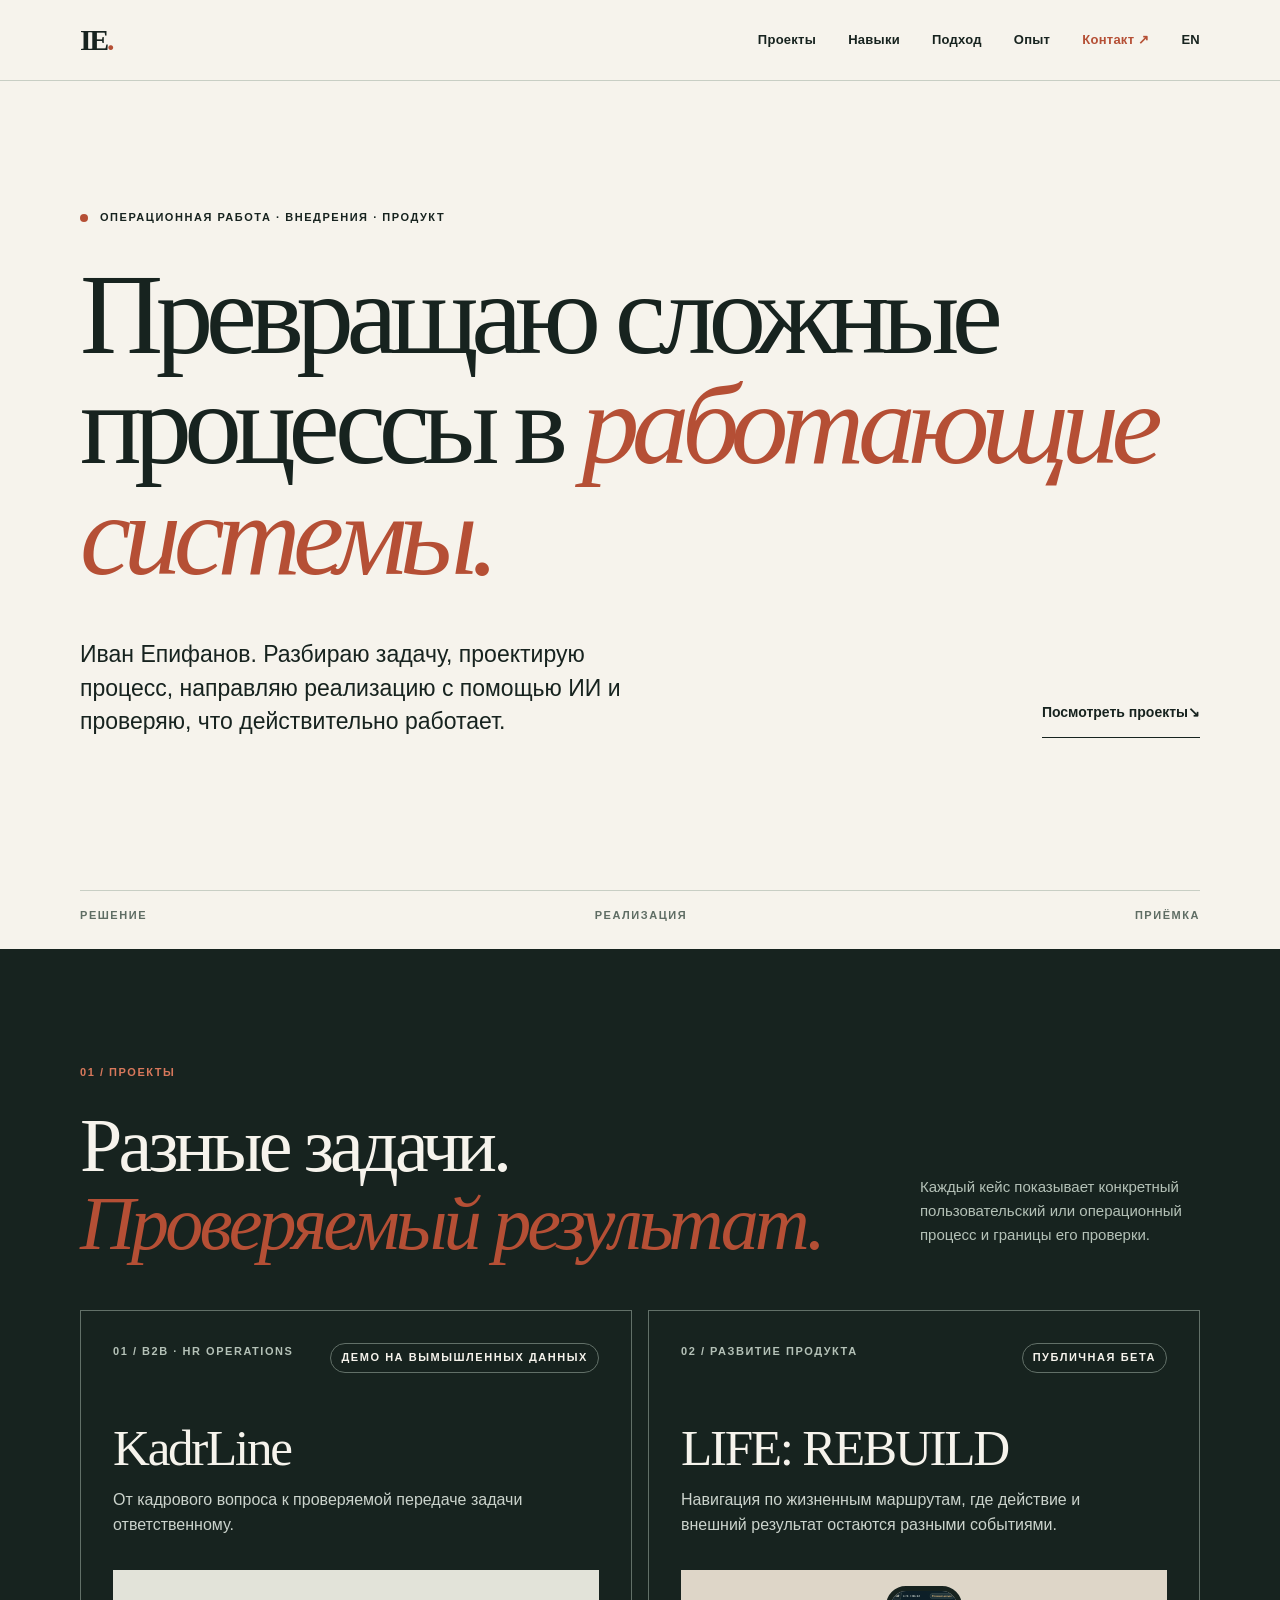
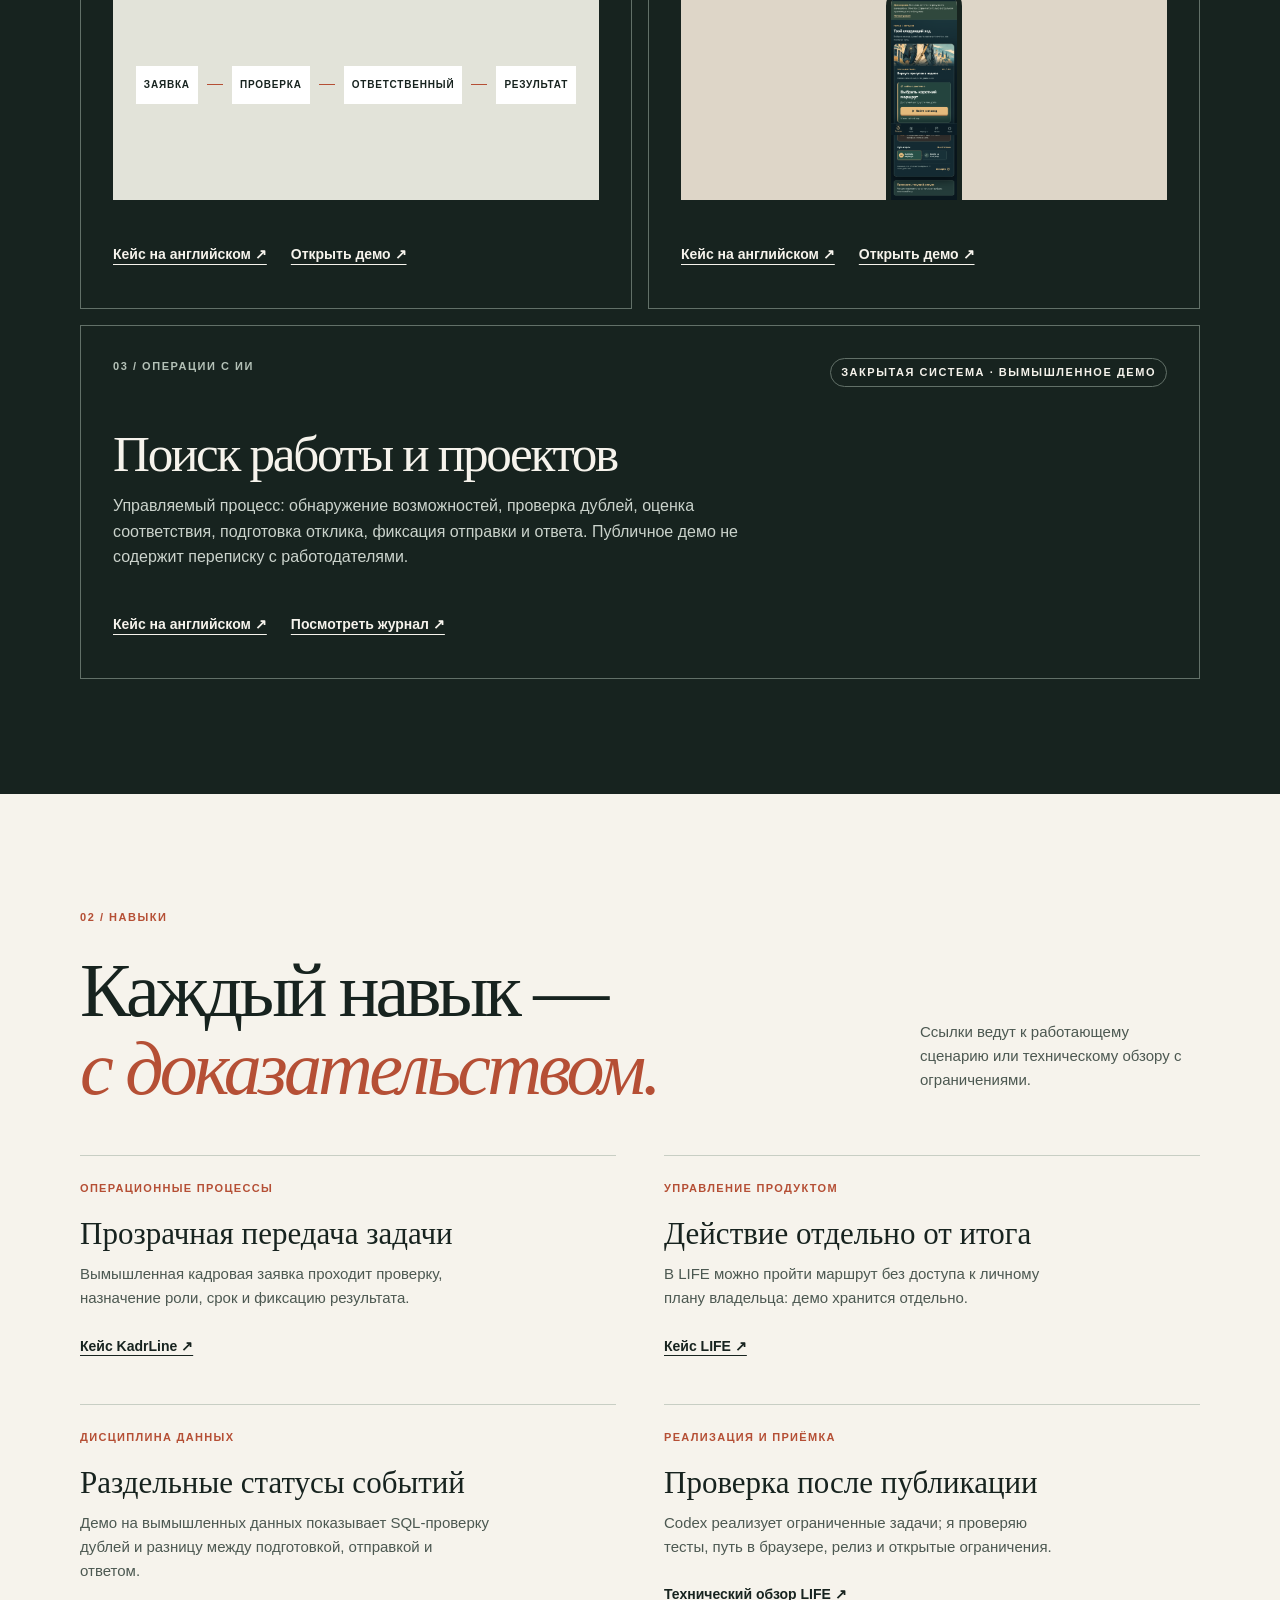
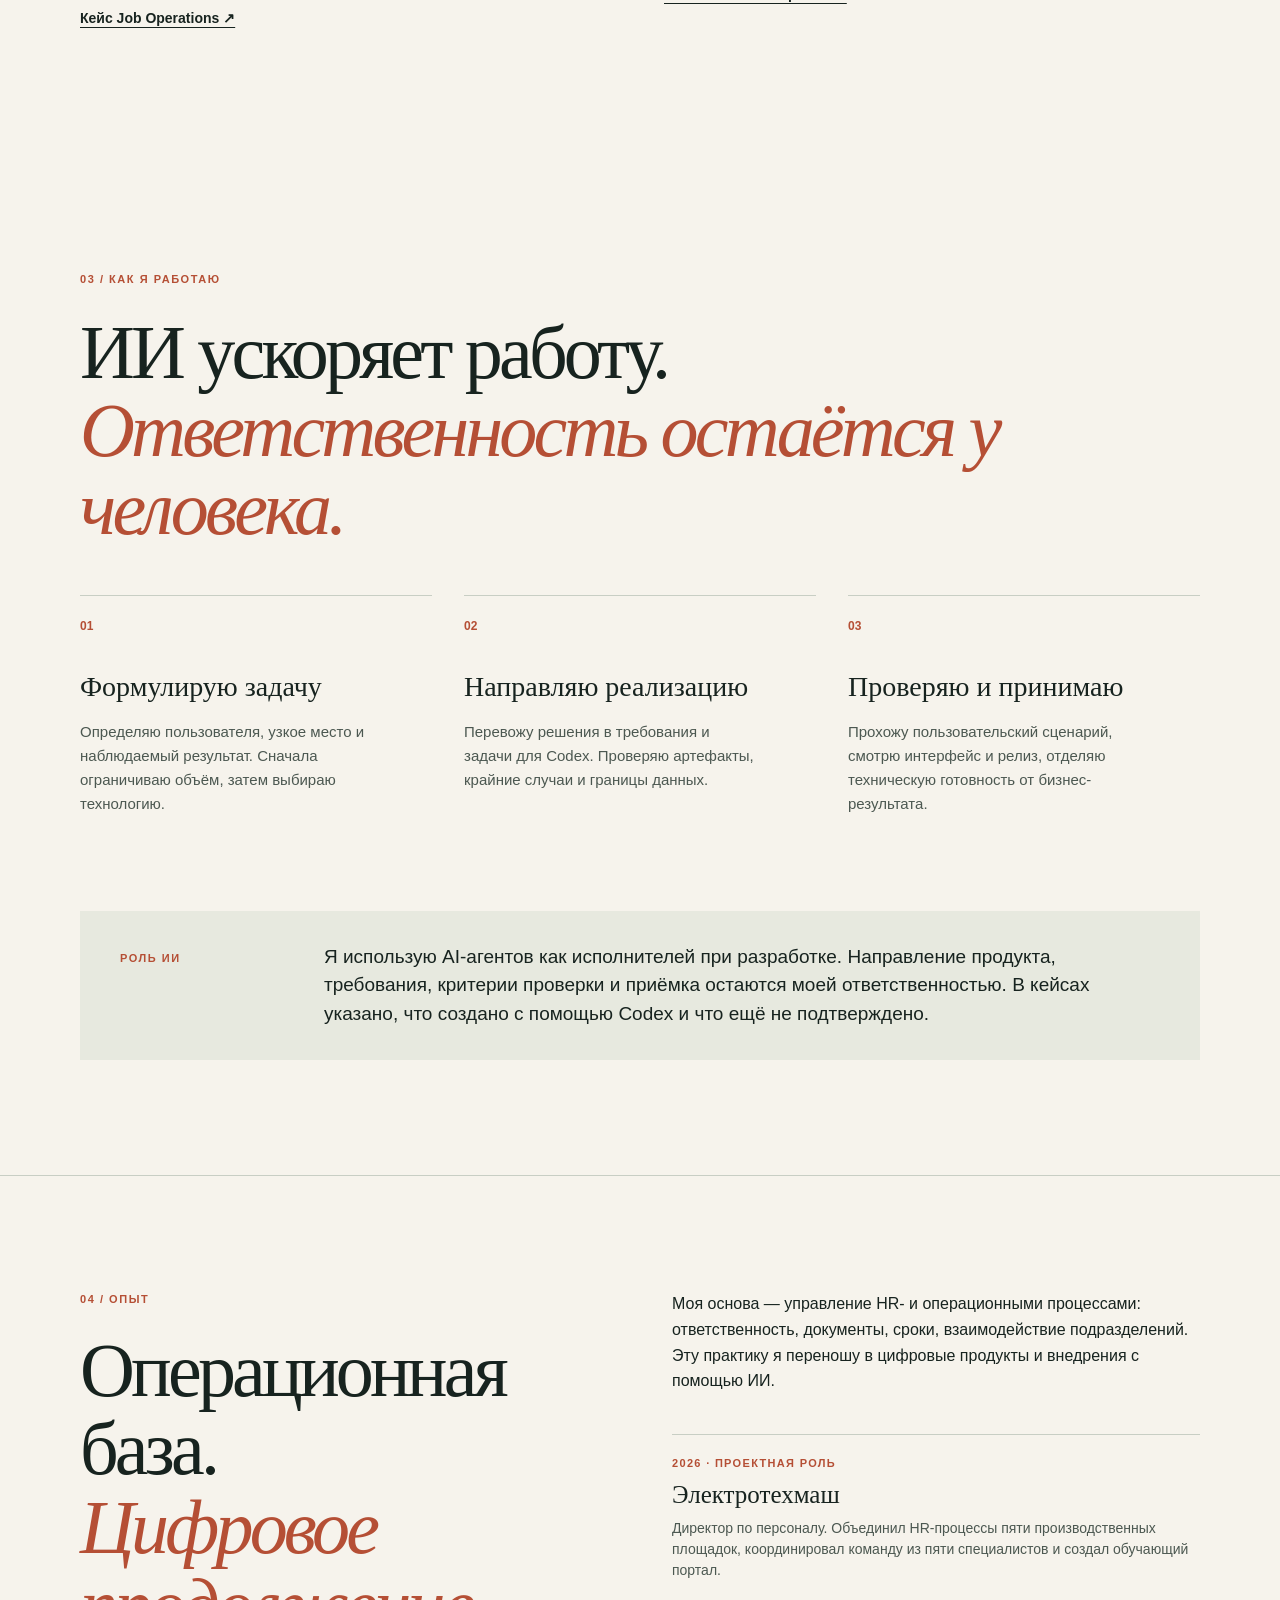
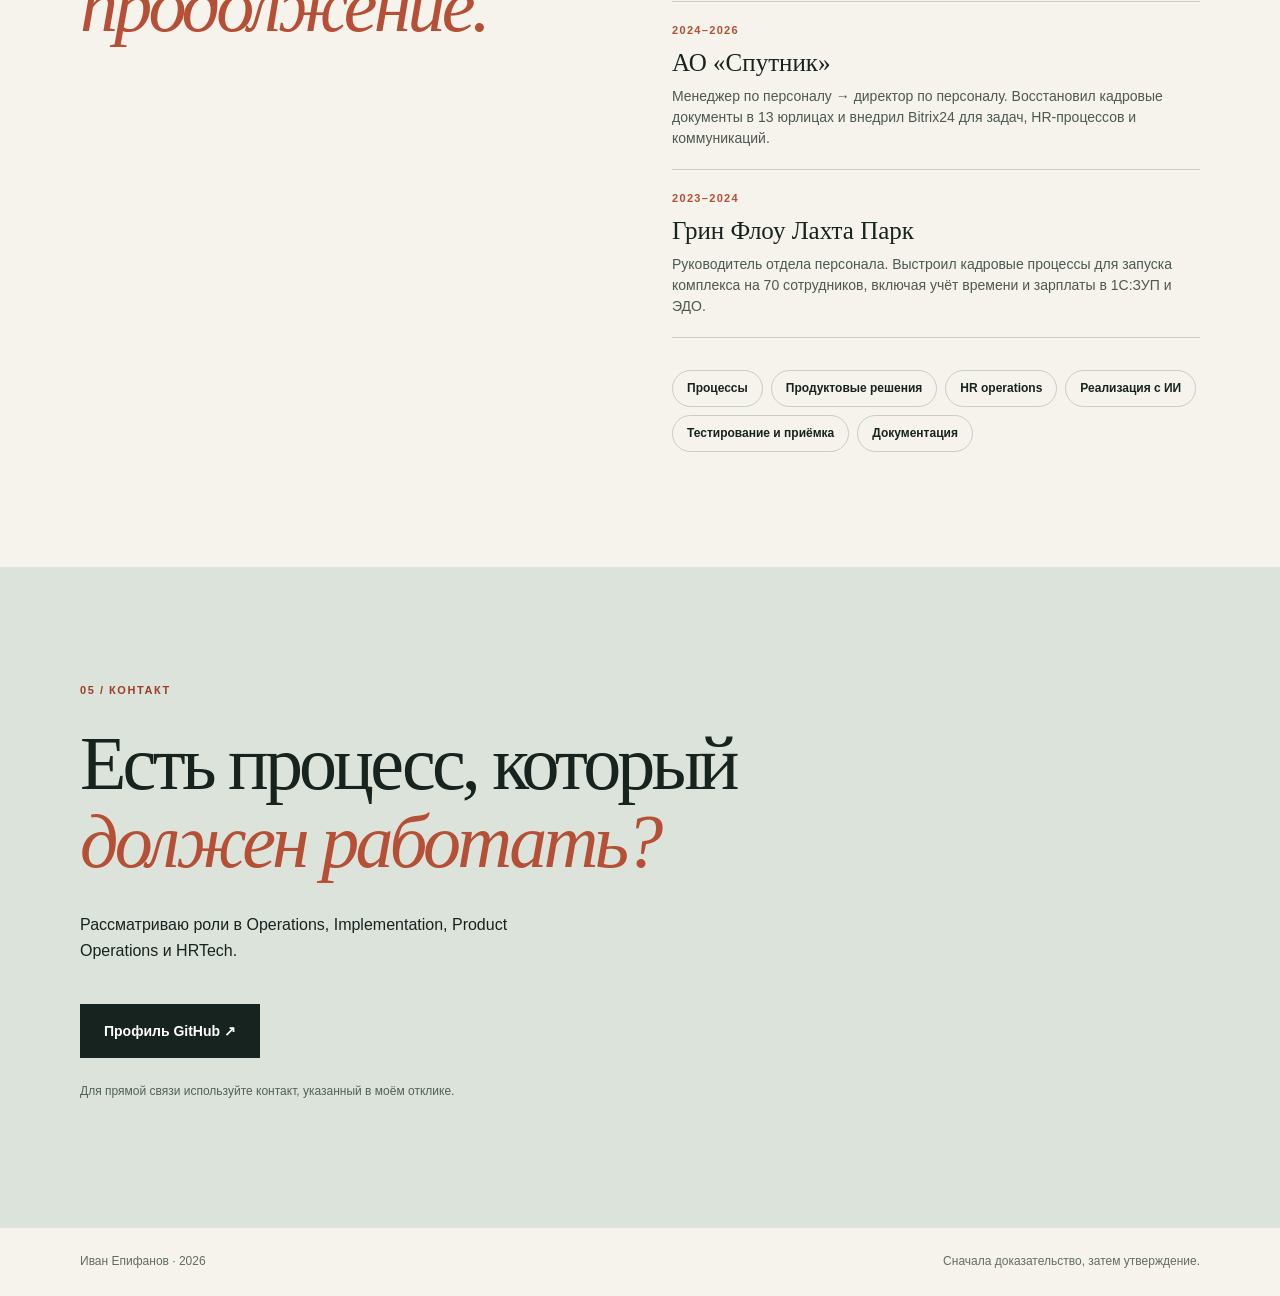
==== ru/index.html @ 104fb8ce "Add Russian portfolio landing page" ====
<!doctype html>
<html lang="ru">
<head>
  <meta charset="utf-8">
  <meta name="viewport" content="width=device-width, initial-scale=1">
  <meta name="theme-color" content="#F6F3EC">
  <meta name="description" content="Иван Епифанов — операционные процессы, внедрения и продукты с помощью ИИ. Работающие кейсы с проверяемыми результатами и честными границами.">
  <link rel="icon" href="../favicon.svg" type="image/svg+xml">
  <link rel="stylesheet" href="../assets/site.css">
  <title>Иван Епифанов — Operations × AI × Product</title>
</head>
<body class="ru-page">
  <a class="skip" href="#main">К содержанию</a>
  <header class="site-header"><div class="wrap nav"><a class="brand" href="./" aria-label="Иван Епифанов, главная">IE<span class="brand-dot">.</span></a><nav aria-label="Основное меню"><a href="#work">Проекты</a><a href="#capabilities">Навыки</a><a href="#approach">Подход</a><a href="#experience">Опыт</a><a class="nav-contact" href="#contact">Контакт ↗</a><a href="../" lang="en" aria-label="English version">EN</a></nav></div></header>
  <main id="main">
    <section class="hero wrap">
      <div class="eyebrow"><span class="status-dot"></span> Операционная работа · Внедрения · Продукт</div>
      <h1>Превращаю сложные процессы в <em>работающие системы.</em></h1>
      <div class="hero-bottom"><p>Иван Епифанов. Разбираю задачу, проектирую процесс, направляю реализацию с помощью ИИ и проверяю, что действительно работает.</p><a class="text-link" href="#work">Посмотреть проекты <span aria-hidden="true">↘</span></a></div>
      <div class="hero-rule" aria-hidden="true"><span>РЕШЕНИЕ</span><span>РЕАЛИЗАЦИЯ</span><span>ПРИЁМКА</span></div>
    </section>
    <section id="work" class="section dark-section"><div class="wrap"><div class="section-top"><div><p class="kicker">01 / Проекты</p><h2>Разные задачи.<br><em>Проверяемый результат.</em></h2></div><p class="section-note">Каждый кейс показывает конкретный пользовательский или операционный процесс и границы его проверки.</p></div>
      <div class="case-grid">
        <article class="case-card"><div class="case-meta"><span>01 / B2B · HR operations</span><span class="pill">Демо на вымышленных данных</span></div><h3>KadrLine</h3><p>От кадрового вопроса к проверяемой передаче задачи ответственному.</p><div class="case-image kadrline-art" aria-hidden="true"><span>ЗАЯВКА</span><i></i><span>ПРОВЕРКА</span><i></i><span>ОТВЕТСТВЕННЫЙ</span><i></i><span>РЕЗУЛЬТАТ</span></div><div class="card-links"><a href="../cases/kadrline.html" lang="en">Кейс на английском ↗</a><a href="../demos/kadrline/">Открыть демо ↗</a></div></article>
        <article class="case-card"><div class="case-meta"><span>02 / Развитие продукта</span><span class="pill">Публичная бета</span></div><h3>LIFE: REBUILD</h3><p>Навигация по жизненным маршрутам, где действие и внешний результат остаются разными событиями.</p><div class="case-image life-art"><img src="../assets/life-demo-mobile.png" alt="LIFE: REBUILD — вымышленный маршрут на экране телефона" loading="lazy"></div><div class="card-links"><a href="../cases/life.html" lang="en">Кейс на английском ↗</a><a href="https://ejonnyss.github.io/life-rebuild/v3-phone-test/?demo=1" target="_blank" rel="noopener noreferrer">Открыть демо ↗</a></div></article>
        <article class="case-card case-card-wide"><div class="case-meta"><span>03 / Операции с ИИ</span><span class="pill">Закрытая система · вымышленное демо</span></div><h3>Поиск работы и проектов</h3><p>Управляемый процесс: обнаружение возможностей, проверка дублей, оценка соответствия, подготовка отклика, фиксация отправки и ответа. Публичное демо не содержит переписку с работодателями.</p><div class="card-links"><a href="../cases/job-operations.html" lang="en">Кейс на английском ↗</a><a href="../demos/job-operations/">Посмотреть журнал ↗</a></div></article>
      </div>
    </div></section>
    <section id="capabilities" class="section wrap capability-section"><div class="section-top"><div><p class="kicker">02 / Навыки</p><h2>Каждый навык —<br><em>с доказательством.</em></h2></div><p class="capability-intro">Ссылки ведут к работающему сценарию или техническому обзору с ограничениями.</p></div><div class="capability-grid"><article><span>ОПЕРАЦИОННЫЕ ПРОЦЕССЫ</span><h3>Прозрачная передача задачи</h3><p>Вымышленная кадровая заявка проходит проверку, назначение роли, срок и фиксацию результата.</p><a href="../cases/kadrline.html" lang="en">Кейс KadrLine ↗</a></article><article><span>УПРАВЛЕНИЕ ПРОДУКТОМ</span><h3>Действие отдельно от итога</h3><p>В LIFE можно пройти маршрут без доступа к личному плану владельца: демо хранится отдельно.</p><a href="../cases/life.html" lang="en">Кейс LIFE ↗</a></article><article><span>ДИСЦИПЛИНА ДАННЫХ</span><h3>Раздельные статусы событий</h3><p>Демо на вымышленных данных показывает SQL-проверку дублей и разницу между подготовкой, отправкой и ответом.</p><a href="../cases/job-operations.html" lang="en">Кейс Job Operations ↗</a></article><article><span>РЕАЛИЗАЦИЯ И ПРИЁМКА</span><h3>Проверка после публикации</h3><p>Codex реализует ограниченные задачи; я проверяю тесты, путь в браузере, релиз и открытые ограничения.</p><a href="https://github.com/Ejonnyss/ivan-operations-portfolio/blob/main/technical/life-v3.md" target="_blank" rel="noopener noreferrer" lang="en">Технический обзор LIFE ↗</a></article></div></section>
    <section id="approach" class="section wrap"><div class="section-top"><div><p class="kicker">03 / Как я работаю</p><h2>ИИ ускоряет работу.<br><em>Ответственность остаётся у человека.</em></h2></div></div><div class="approach-grid"><div class="numbered"><span>01</span><h3>Формулирую задачу</h3><p>Определяю пользователя, узкое место и наблюдаемый результат. Сначала ограничиваю объём, затем выбираю технологию.</p></div><div class="numbered"><span>02</span><h3>Направляю реализацию</h3><p>Перевожу решения в требования и задачи для Codex. Проверяю артефакты, крайние случаи и границы данных.</p></div><div class="numbered"><span>03</span><h3>Проверяю и принимаю</h3><p>Прохожу пользовательский сценарий, смотрю интерфейс и релиз, отделяю техническую готовность от бизнес-результата.</p></div></div><div class="disclosure"><span class="mono">РОЛЬ ИИ</span><p>Я использую AI-агентов как исполнителей при разработке. Направление продукта, требования, критерии проверки и приёмка остаются моей ответственностью. В кейсах указано, что создано с помощью Codex и что ещё не подтверждено.</p></div></section>
    <section id="experience" class="section experience-section"><div class="wrap experience-grid"><div><p class="kicker">04 / Опыт</p><h2>Операционная база.<br><em>Цифровое продолжение.</em></h2></div><div><p>Моя основа — управление HR- и операционными процессами: ответственность, документы, сроки, взаимодействие подразделений. Эту практику я переношу в цифровые продукты и внедрения с помощью ИИ.</p><div class="experience-list" aria-label="Выбранный профессиональный опыт"><article><span>2026 · Проектная роль</span><h3>Электротехмаш</h3><p>Директор по персоналу. Объединил HR-процессы пяти производственных площадок, координировал команду из пяти специалистов и создал обучающий портал.</p></article><article><span>2024–2026</span><h3>АО «Спутник»</h3><p>Менеджер по персоналу → директор по персоналу. Восстановил кадровые документы в 13 юрлицах и внедрил Bitrix24 для задач, HR-процессов и коммуникаций.</p></article><article><span>2023–2024</span><h3>Грин Флоу Лахта Парк</h3><p>Руководитель отдела персонала. Выстроил кадровые процессы для запуска комплекса на 70 сотрудников, включая учёт времени и зарплаты в 1С:ЗУП и ЭДО.</p></article></div><div class="capabilities"><span>Процессы</span><span>Продуктовые решения</span><span>HR operations</span><span>Реализация с ИИ</span><span>Тестирование и приёмка</span><span>Документация</span></div></div></div></section>
    <section id="contact" class="contact-section"><div class="wrap"><p class="kicker">05 / Контакт</p><h2>Есть процесс, который<br><em>должен работать?</em></h2><p>Рассматриваю роли в Operations, Implementation, Product Operations и HRTech.</p><a class="button" href="https://github.com/Ejonnyss" target="_blank" rel="noopener noreferrer">Профиль GitHub ↗</a><p class="contact-note">Для прямой связи используйте контакт, указанный в моём отклике.</p></div></section>
  </main>
  <footer class="footer"><div class="wrap"><span>Иван Епифанов · 2026</span><span>Сначала доказательство, затем утверждение.</span></div></footer>
</body>
</html>
---- assets/site.css ----
:root{--ink:#17231f;--paper:#f6f3ec;--rust:#b54f35;--sage:#5f6d64;--white:#fff;--line:#c8cec4;--space:8px;--display:"Iowan Old Style","Baskerville",Georgia,serif;--body:"Avenir Next","Segoe UI",Arial,sans-serif}
*{box-sizing:border-box}html{scroll-behavior:smooth}body{margin:0;background:var(--paper);color:var(--ink);font-family:var(--body);font-size:16px;line-height:1.6}a{color:inherit}a:focus-visible,button:focus-visible,input:focus-visible,select:focus-visible,textarea:focus-visible{outline:3px solid var(--rust);outline-offset:4px}img{display:block;max-width:100%}.wrap{width:min(100% - 40px,1120px);margin:auto}.skip{position:absolute;top:-100px;left:16px;background:var(--white);padding:12px;z-index:10}.skip:focus{top:12px}.site-header{border-bottom:1px solid var(--line)}.nav{min-height:80px;display:flex;align-items:center;justify-content:space-between;gap:24px}.brand{text-decoration:none;font:700 30px/1 var(--display);letter-spacing:-.08em}.brand-dot{color:var(--rust)}nav{display:flex;gap:clamp(12px,3vw,32px);align-items:center;flex-wrap:wrap}nav a{font-size:13px;font-weight:700;text-decoration:none;letter-spacing:.02em}nav a:hover,.text-link:hover,.card-links a:hover{color:var(--rust)}.nav-contact{color:var(--rust)}.hero{padding:clamp(72px,10vw,144px) 0 0}.eyebrow,.kicker,.mono,.case-meta,.hero-rule,.pill{font-size:11px;letter-spacing:.14em;text-transform:uppercase;font-weight:700}.eyebrow{display:flex;align-items:center;gap:12px}.status-dot{width:8px;height:8px;background:var(--rust);border-radius:50%}.hero h1{font:400 clamp(64px,9vw,126px)/.96 var(--display);letter-spacing:-.065em;max-width:1100px;margin:32px 0 48px}.hero em,h2 em{color:var(--rust);font-weight:400}.hero-bottom{display:flex;justify-content:space-between;align-items:end;gap:48px}.hero-bottom p{font-size:clamp(18px,2vw,23px);line-height:1.45;max-width:560px;margin:0}.text-link{font-size:14px;font-weight:700;text-decoration:none;white-space:nowrap;border-bottom:1px solid;padding-bottom:8px}.hero-rule{display:flex;justify-content:space-between;border-top:1px solid var(--line);margin-top:clamp(80px,12vw,152px);padding:16px 0 24px;color:var(--sage)}.section{padding:clamp(72px,9vw,120px) 0}.dark-section{background:var(--ink);color:var(--paper)}.section-top{display:flex;justify-content:space-between;align-items:end;gap:48px;margin-bottom:48px}.kicker{color:var(--rust);margin:0 0 24px}h2{font:400 clamp(45px,6vw,76px)/1.03 var(--display);letter-spacing:-.05em;margin:0}h3{margin:0}.section-note{max-width:280px;color:#b4c1b7;font-size:15px}.case-grid{display:grid;grid-template-columns:repeat(2,minmax(0,1fr));gap:16px}.case-card{border:1px solid #627068;padding:32px;display:flex;flex-direction:column;min-height:560px}.case-meta{display:flex;justify-content:space-between;align-items:start;gap:12px;color:#b4c1b7}.pill{border:1px solid #627068;border-radius:100px;padding:5px 10px;color:var(--paper);white-space:nowrap}.case-card h3{font:400 clamp(38px,4vw,58px)/1.05 var(--display);letter-spacing:-.045em;margin:48px 0 12px}.case-card p{max-width:430px;color:#cbd3cc;margin:0 0 32px}.case-image{height:230px;margin-top:auto;margin-bottom:32px;overflow:hidden}.kadrline-art{background:#e2e3d9;color:var(--ink);display:flex;align-items:center;justify-content:center;gap:9px;padding:24px;font:700 10px/1.4 var(--body);letter-spacing:.08em}.kadrline-art span{background:var(--white);padding:12px 8px;white-space:nowrap}.kadrline-art i{width:16px;height:1px;background:var(--rust);flex-shrink:0}.life-art{background:#ded6c8;display:flex;justify-content:center;align-items:start;padding:16px}.life-art img{height:315px;width:auto;border:5px solid var(--ink);border-radius:20px;object-fit:cover;object-position:top}.card-links{display:flex;flex-wrap:wrap;gap:16px 24px}.card-links a{font-weight:700;font-size:14px;text-underline-offset:5px}.case-card-wide{grid-column:1/-1;min-height:280px}.case-card-wide h3{margin-top:40px}.case-card-wide p{max-width:660px}.approach-grid{display:grid;grid-template-columns:repeat(3,1fr);gap:32px}.numbered{border-top:1px solid var(--line);padding-top:16px}.numbered span{font:700 12px var(--body);color:var(--rust)}.numbered h3{font:400 28px/1.2 var(--display);margin:32px 0 16px}.numbered p{font-size:15px;max-width:290px;color:#4c5851}.disclosure{margin-top:80px;background:#e7e9df;padding:32px 40px;display:grid;grid-template-columns:180px 1fr;gap:24px}.disclosure .mono{color:var(--rust);padding-top:7px}.disclosure p{font-size:19px;line-height:1.5;margin:0;max-width:780px}.experience-section{border-top:1px solid var(--line)}.experience-grid{display:grid;grid-template-columns:1fr 1fr;gap:64px}.experience-grid p{max-width:540px;margin:0 0 22px}.capabilities{display:flex;flex-wrap:wrap;gap:8px;margin-top:32px}.capabilities span{border:1px solid var(--line);border-radius:99px;padding:8px 14px;font-size:12px;font-weight:700}.contact-section{background:#dce3da;padding:clamp(72px,9vw,120px) 0}.contact-section h2{margin-bottom:32px}.contact-section p:not(.kicker){max-width:480px}.button{display:inline-block;background:var(--ink);color:var(--white);text-decoration:none;font-weight:700;font-size:14px;padding:16px 24px;margin-top:24px;transition:background .18s ease}.button:hover{background:var(--rust)}.contact-note{font-size:12px;color:#526159;margin-top:24px}.footer{padding:24px 0;font-size:12px;color:var(--sage)}.footer .wrap{display:flex;justify-content:space-between;gap:16px}.case-page{padding:72px 0 120px}.back-link{font-size:13px;font-weight:700;text-decoration:none}.case-hero{border-bottom:1px solid var(--line);padding:72px 0}.case-hero h1{font:400 clamp(56px,8vw,104px)/1 var(--display);letter-spacing:-.06em;margin:24px 0}.case-hero p{font-size:22px;max-width:760px}.case-layout{display:grid;grid-template-columns:minmax(0,1fr) 260px;gap:80px;padding-top:64px}.case-body{max-width:720px}.case-body h2{font:400 38px/1.15 var(--display);margin:64px 0 18px;letter-spacing:-.03em}.case-body h2:first-child{margin-top:0}.case-body p,.case-body li{font-size:16px;color:#35443c}.case-body ul{padding-left:22px}.case-aside{align-self:start;position:sticky;top:24px;border-top:2px solid var(--rust);padding-top:16px}.case-aside dt{font-size:11px;letter-spacing:.1em;text-transform:uppercase;color:var(--sage);font-weight:700;margin-top:24px}.case-aside dd{margin:6px 0;font-size:14px}.case-shot{margin:40px 0}.case-shot img{max-height:640px;margin:auto;box-shadow:0 16px 40px #17231f26}.case-shot figcaption{font-size:12px;color:var(--sage);margin-top:12px}.evidence-box{background:#e7e9df;border-left:3px solid var(--rust);padding:24px;margin:32px 0}.evidence-box p{margin:0}.case-body a{text-underline-offset:4px}.case-body a:hover{color:var(--rust)}
@media(max-width:760px){.wrap{width:min(100% - 32px,1120px)}.nav{align-items:start;padding:20px 0;min-height:0}.nav nav{justify-content:end;gap:6px 14px;max-width:260px}.nav a{font-size:12px}.hero{padding-top:72px}.hero h1{font-size:clamp(54px,14vw,88px);margin:24px 0 32px}.hero-bottom,.section-top{display:block}.hero-bottom p{margin-bottom:32px}.hero-rule span:nth-child(2){display:none}.section-note{margin-top:24px}.case-grid{grid-template-columns:minmax(0,1fr)}.case-card,.case-card-wide{grid-column:auto;min-width:0;min-height:0;padding:24px;overflow:hidden}.case-card h3{margin-top:32px}.case-image{margin-top:24px;max-width:100%}.kadrline-art{display:grid;grid-template-columns:repeat(2,minmax(0,1fr));align-content:center;gap:8px}.kadrline-art span{white-space:normal;text-align:center;font-size:10px}.kadrline-art i{display:none}.case-meta{font-size:10px}.pill{white-space:normal;text-align:center}.approach-grid{grid-template-columns:1fr;gap:32px}.numbered h3{margin-top:20px}.disclosure{grid-template-columns:1fr;gap:8px;padding:24px;margin-top:56px}.experience-grid,.case-layout{grid-template-columns:1fr;gap:32px}.case-aside{position:static;order:-1}.case-page{padding-top:32px}.case-hero{padding:48px 0}.case-hero p{font-size:18px}.case-body h2{font-size:32px;margin-top:48px}.footer .wrap{display:block}.footer span{display:block}}
@media(prefers-reduced-motion:reduce){html{scroll-behavior:auto}*{transition:none!important}}

nav a,.card-links a,.text-link,.back-link{display:inline-flex;align-items:center;min-height:44px}.dark-section .kicker{color:#d8785b}.contact-section .kicker{color:#9b3e28}
.experience-list{margin-top:40px;border-top:1px solid var(--line)}.experience-list article{padding:20px 0;border-bottom:1px solid var(--line)}.experience-list article span{display:block;color:var(--rust);font-size:11px;letter-spacing:.12em;text-transform:uppercase;font-weight:700}.experience-list h3{font:400 25px/1.2 var(--display);margin:8px 0}.experience-list article p{font-size:14px;line-height:1.5;color:#4c5851;margin:0}
.capability-intro{max-width:280px;color:#4c5851;font-size:15px}.capability-grid{display:grid;grid-template-columns:repeat(2,minmax(0,1fr));gap:36px 48px}.capability-grid article{border-top:1px solid var(--line);padding-top:18px}.capability-grid article span{font-size:11px;letter-spacing:.12em;color:var(--rust);font-weight:700}.capability-grid h3{font:400 31px/1.16 var(--display);margin:16px 0 10px}.capability-grid p{font-size:15px;color:#4c5851;max-width:410px;margin:0 0 14px}.capability-grid a{display:inline-flex;align-items:center;min-height:44px;font-size:14px;font-weight:700;text-underline-offset:4px}.capability-grid a:hover{color:var(--rust)}@media(max-width:760px){.capability-intro{margin-top:24px}.capability-grid{grid-template-columns:1fr;gap:24px}.capability-grid h3{font-size:27px}}
@media(max-width:360px){.ru-page h2{font-size:40px}}
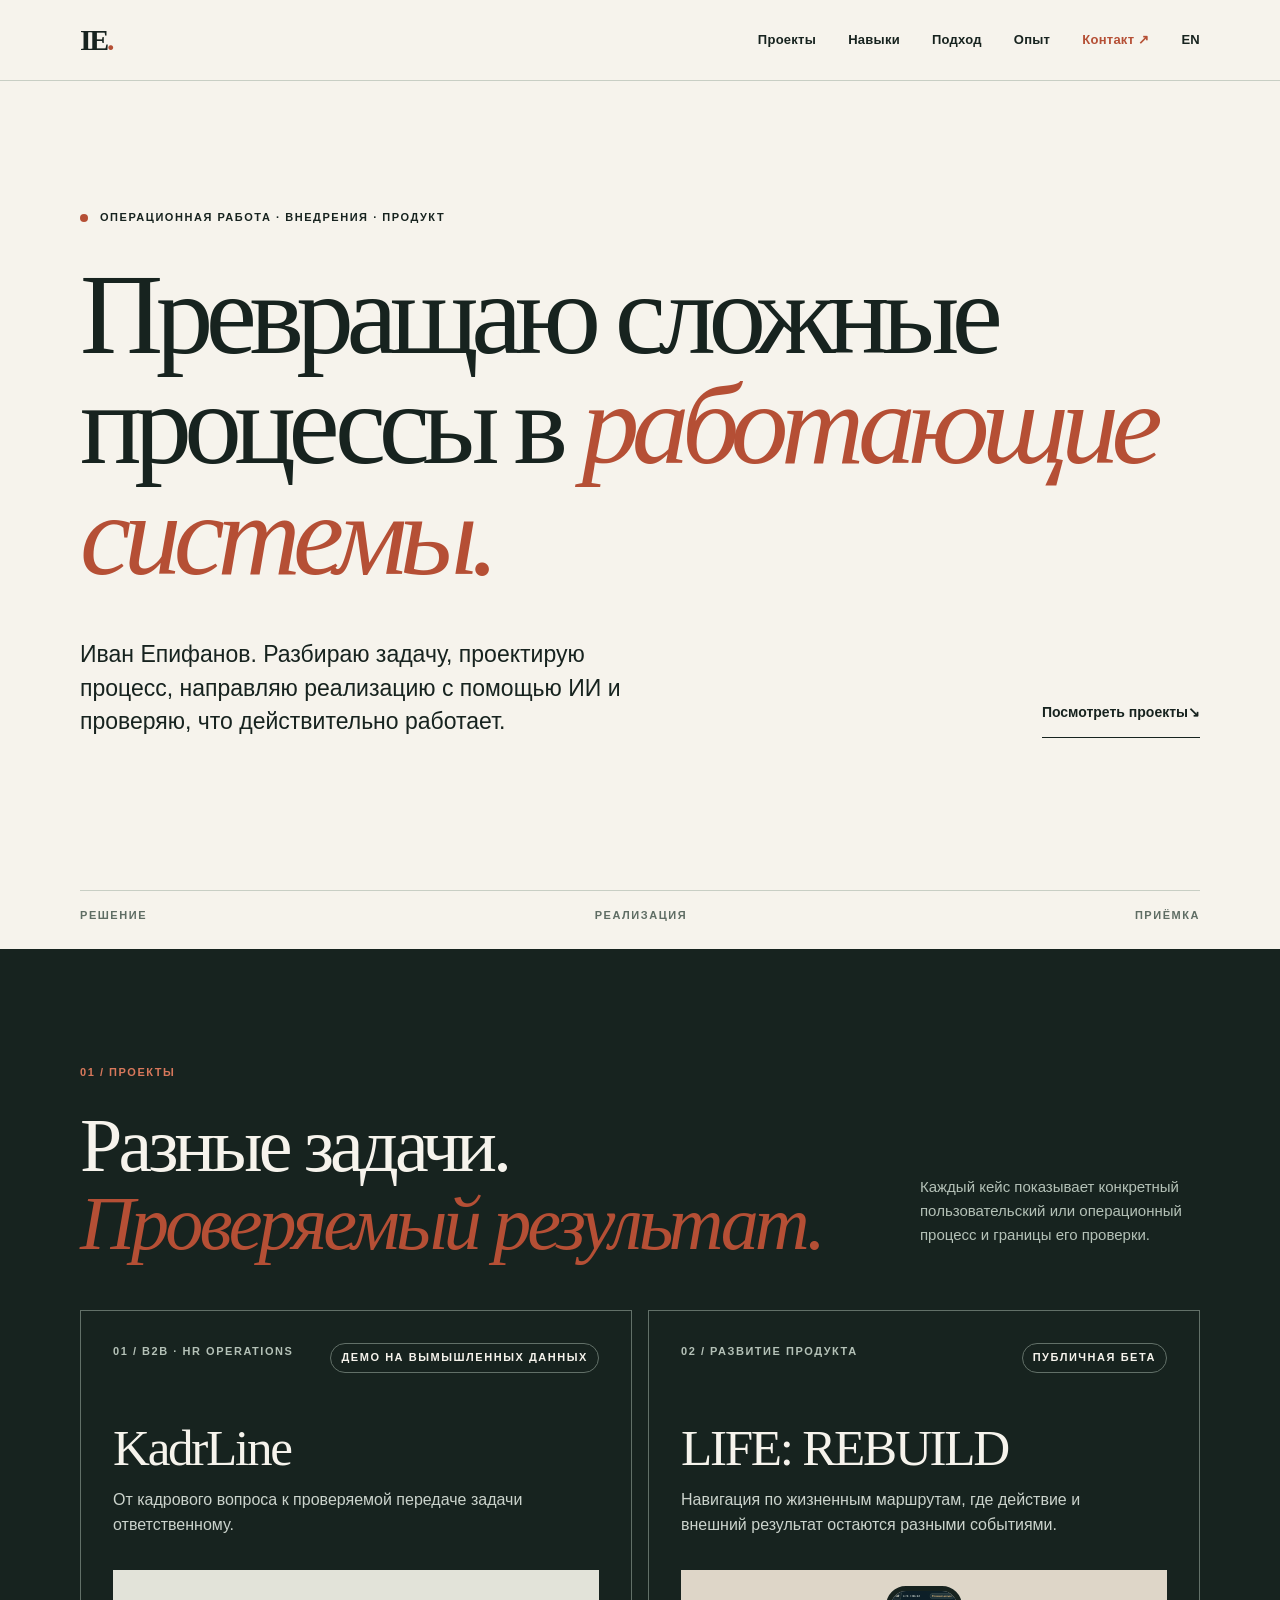
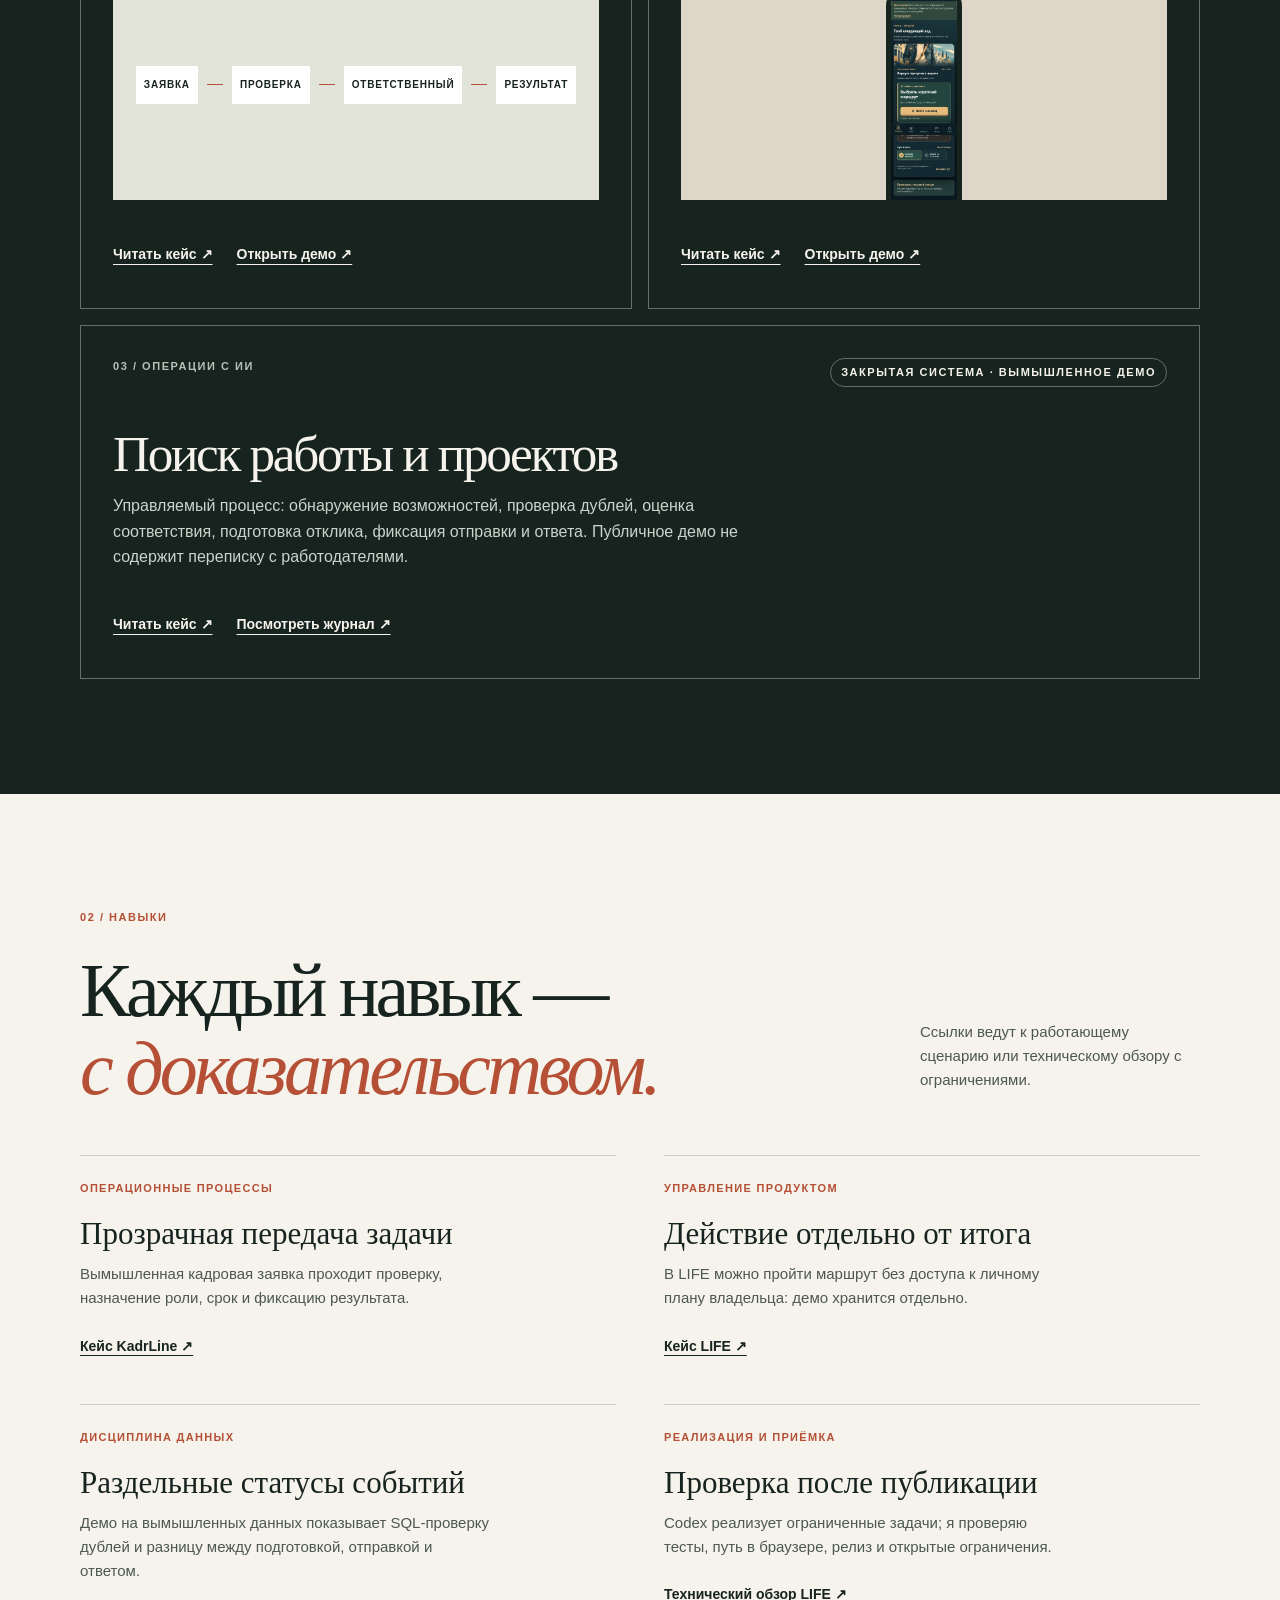
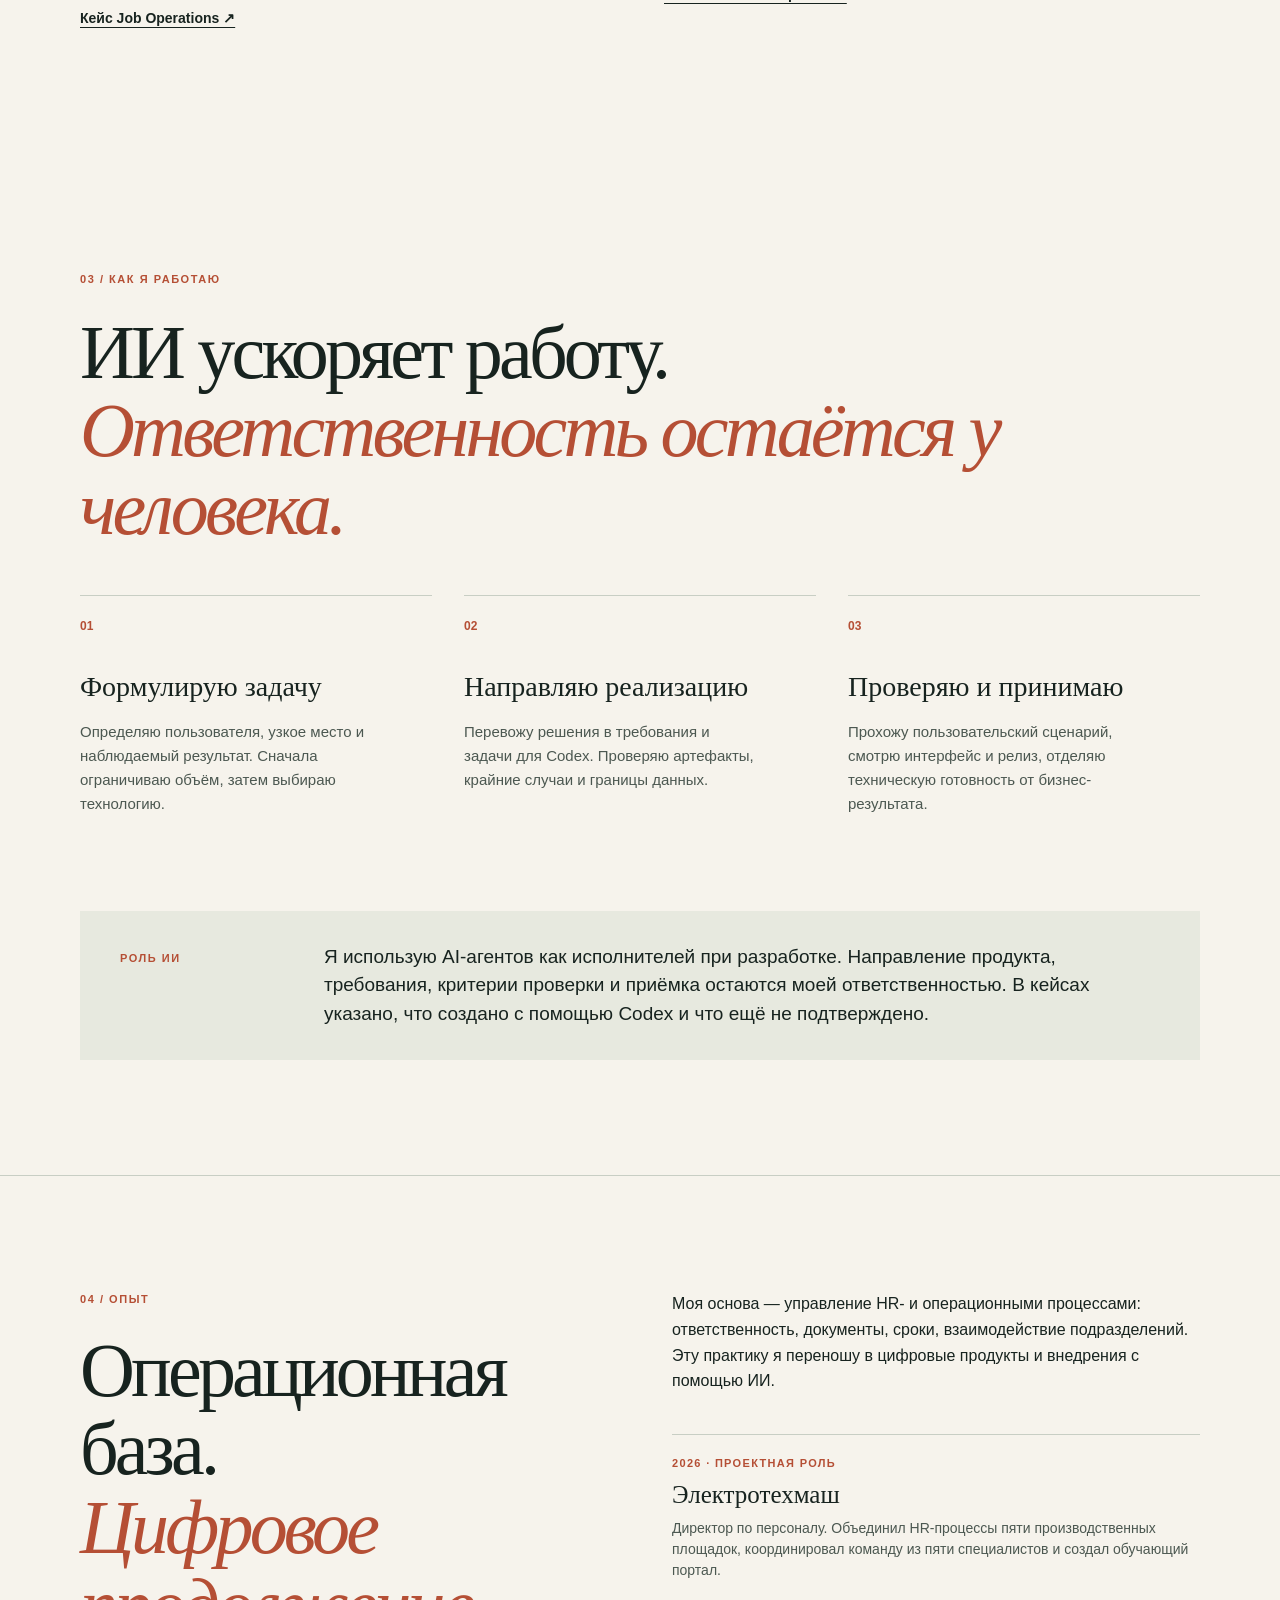
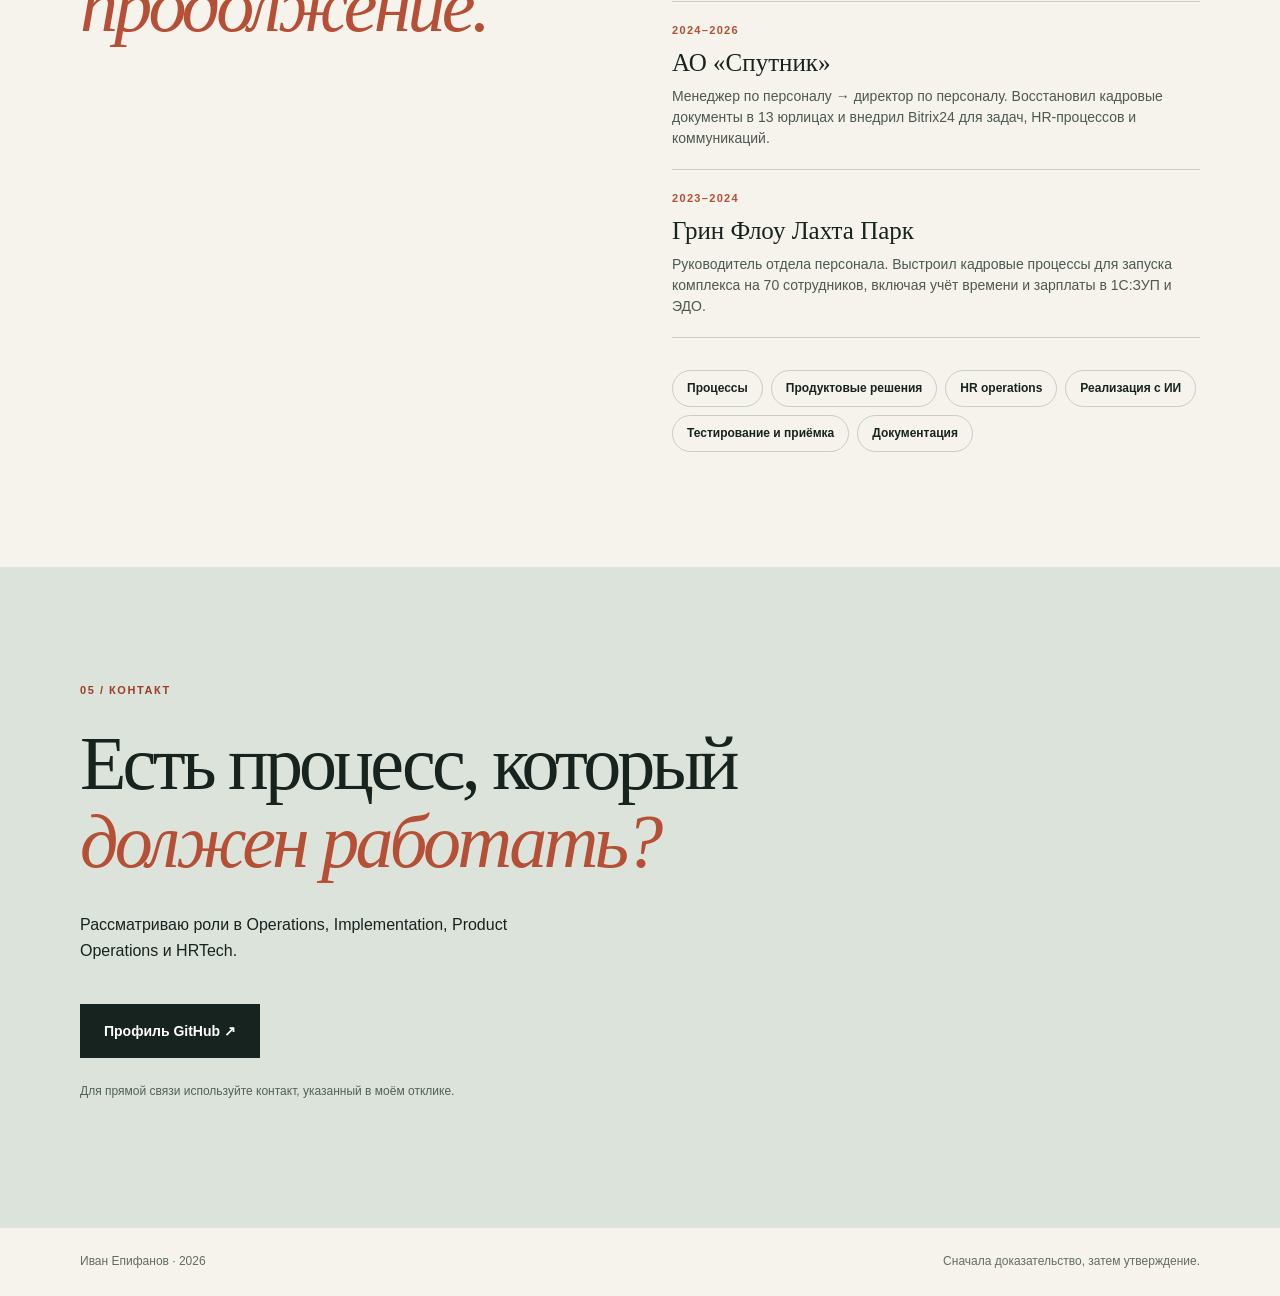
==== commit 9623f48d: "Publish Russian case studies for all three public projects" ====
--- a/ru/index.html
+++ b/ru/index.html
@@ -21,12 +21,12 @@
     </section>
     <section id="work" class="section dark-section"><div class="wrap"><div class="section-top"><div><p class="kicker">01 / Проекты</p><h2>Разные задачи.<br><em>Проверяемый результат.</em></h2></div><p class="section-note">Каждый кейс показывает конкретный пользовательский или операционный процесс и границы его проверки.</p></div>
       <div class="case-grid">
-        <article class="case-card"><div class="case-meta"><span>01 / B2B · HR operations</span><span class="pill">Демо на вымышленных данных</span></div><h3>KadrLine</h3><p>От кадрового вопроса к проверяемой передаче задачи ответственному.</p><div class="case-image kadrline-art" aria-hidden="true"><span>ЗАЯВКА</span><i></i><span>ПРОВЕРКА</span><i></i><span>ОТВЕТСТВЕННЫЙ</span><i></i><span>РЕЗУЛЬТАТ</span></div><div class="card-links"><a href="../cases/kadrline.html" lang="en">Кейс на английском ↗</a><a href="../demos/kadrline/">Открыть демо ↗</a></div></article>
-        <article class="case-card"><div class="case-meta"><span>02 / Развитие продукта</span><span class="pill">Публичная бета</span></div><h3>LIFE: REBUILD</h3><p>Навигация по жизненным маршрутам, где действие и внешний результат остаются разными событиями.</p><div class="case-image life-art"><img src="../assets/life-demo-mobile.png" alt="LIFE: REBUILD — вымышленный маршрут на экране телефона" loading="lazy"></div><div class="card-links"><a href="../cases/life.html" lang="en">Кейс на английском ↗</a><a href="https://ejonnyss.github.io/life-rebuild/v3-phone-test/?demo=1" target="_blank" rel="noopener noreferrer">Открыть демо ↗</a></div></article>
-        <article class="case-card case-card-wide"><div class="case-meta"><span>03 / Операции с ИИ</span><span class="pill">Закрытая система · вымышленное демо</span></div><h3>Поиск работы и проектов</h3><p>Управляемый процесс: обнаружение возможностей, проверка дублей, оценка соответствия, подготовка отклика, фиксация отправки и ответа. Публичное демо не содержит переписку с работодателями.</p><div class="card-links"><a href="../cases/job-operations.html" lang="en">Кейс на английском ↗</a><a href="../demos/job-operations/">Посмотреть журнал ↗</a></div></article>
+        <article class="case-card"><div class="case-meta"><span>01 / B2B · HR operations</span><span class="pill">Демо на вымышленных данных</span></div><h3>KadrLine</h3><p>От кадрового вопроса к проверяемой передаче задачи ответственному.</p><div class="case-image kadrline-art" aria-hidden="true"><span>ЗАЯВКА</span><i></i><span>ПРОВЕРКА</span><i></i><span>ОТВЕТСТВЕННЫЙ</span><i></i><span>РЕЗУЛЬТАТ</span></div><div class="card-links"><a href="cases/kadrline.html">Читать кейс ↗</a><a href="../demos/kadrline/">Открыть демо ↗</a></div></article>
+        <article class="case-card"><div class="case-meta"><span>02 / Развитие продукта</span><span class="pill">Публичная бета</span></div><h3>LIFE: REBUILD</h3><p>Навигация по жизненным маршрутам, где действие и внешний результат остаются разными событиями.</p><div class="case-image life-art"><img src="../assets/life-demo-mobile.png" alt="LIFE: REBUILD — вымышленный маршрут на экране телефона" loading="lazy"></div><div class="card-links"><a href="cases/life.html">Читать кейс ↗</a><a href="https://ejonnyss.github.io/life-rebuild/v3-phone-test/?demo=1" target="_blank" rel="noopener noreferrer">Открыть демо ↗</a></div></article>
+        <article class="case-card case-card-wide"><div class="case-meta"><span>03 / Операции с ИИ</span><span class="pill">Закрытая система · вымышленное демо</span></div><h3>Поиск работы и проектов</h3><p>Управляемый процесс: обнаружение возможностей, проверка дублей, оценка соответствия, подготовка отклика, фиксация отправки и ответа. Публичное демо не содержит переписку с работодателями.</p><div class="card-links"><a href="cases/job-operations.html">Читать кейс ↗</a><a href="../demos/job-operations/">Посмотреть журнал ↗</a></div></article>
       </div>
     </div></section>
-    <section id="capabilities" class="section wrap capability-section"><div class="section-top"><div><p class="kicker">02 / Навыки</p><h2>Каждый навык —<br><em>с доказательством.</em></h2></div><p class="capability-intro">Ссылки ведут к работающему сценарию или техническому обзору с ограничениями.</p></div><div class="capability-grid"><article><span>ОПЕРАЦИОННЫЕ ПРОЦЕССЫ</span><h3>Прозрачная передача задачи</h3><p>Вымышленная кадровая заявка проходит проверку, назначение роли, срок и фиксацию результата.</p><a href="../cases/kadrline.html" lang="en">Кейс KadrLine ↗</a></article><article><span>УПРАВЛЕНИЕ ПРОДУКТОМ</span><h3>Действие отдельно от итога</h3><p>В LIFE можно пройти маршрут без доступа к личному плану владельца: демо хранится отдельно.</p><a href="../cases/life.html" lang="en">Кейс LIFE ↗</a></article><article><span>ДИСЦИПЛИНА ДАННЫХ</span><h3>Раздельные статусы событий</h3><p>Демо на вымышленных данных показывает SQL-проверку дублей и разницу между подготовкой, отправкой и ответом.</p><a href="../cases/job-operations.html" lang="en">Кейс Job Operations ↗</a></article><article><span>РЕАЛИЗАЦИЯ И ПРИЁМКА</span><h3>Проверка после публикации</h3><p>Codex реализует ограниченные задачи; я проверяю тесты, путь в браузере, релиз и открытые ограничения.</p><a href="https://github.com/Ejonnyss/ivan-operations-portfolio/blob/main/technical/life-v3.md" target="_blank" rel="noopener noreferrer" lang="en">Технический обзор LIFE ↗</a></article></div></section>
+    <section id="capabilities" class="section wrap capability-section"><div class="section-top"><div><p class="kicker">02 / Навыки</p><h2>Каждый навык —<br><em>с доказательством.</em></h2></div><p class="capability-intro">Ссылки ведут к работающему сценарию или техническому обзору с ограничениями.</p></div><div class="capability-grid"><article><span>ОПЕРАЦИОННЫЕ ПРОЦЕССЫ</span><h3>Прозрачная передача задачи</h3><p>Вымышленная кадровая заявка проходит проверку, назначение роли, срок и фиксацию результата.</p><a href="cases/kadrline.html">Кейс KadrLine ↗</a></article><article><span>УПРАВЛЕНИЕ ПРОДУКТОМ</span><h3>Действие отдельно от итога</h3><p>В LIFE можно пройти маршрут без доступа к личному плану владельца: демо хранится отдельно.</p><a href="cases/life.html">Кейс LIFE ↗</a></article><article><span>ДИСЦИПЛИНА ДАННЫХ</span><h3>Раздельные статусы событий</h3><p>Демо на вымышленных данных показывает SQL-проверку дублей и разницу между подготовкой, отправкой и ответом.</p><a href="cases/job-operations.html">Кейс Job Operations ↗</a></article><article><span>РЕАЛИЗАЦИЯ И ПРИЁМКА</span><h3>Проверка после публикации</h3><p>Codex реализует ограниченные задачи; я проверяю тесты, путь в браузере, релиз и открытые ограничения.</p><a href="https://github.com/Ejonnyss/ivan-operations-portfolio/blob/main/technical/life-v3.md" target="_blank" rel="noopener noreferrer" lang="en">Технический обзор LIFE ↗</a></article></div></section>
     <section id="approach" class="section wrap"><div class="section-top"><div><p class="kicker">03 / Как я работаю</p><h2>ИИ ускоряет работу.<br><em>Ответственность остаётся у человека.</em></h2></div></div><div class="approach-grid"><div class="numbered"><span>01</span><h3>Формулирую задачу</h3><p>Определяю пользователя, узкое место и наблюдаемый результат. Сначала ограничиваю объём, затем выбираю технологию.</p></div><div class="numbered"><span>02</span><h3>Направляю реализацию</h3><p>Перевожу решения в требования и задачи для Codex. Проверяю артефакты, крайние случаи и границы данных.</p></div><div class="numbered"><span>03</span><h3>Проверяю и принимаю</h3><p>Прохожу пользовательский сценарий, смотрю интерфейс и релиз, отделяю техническую готовность от бизнес-результата.</p></div></div><div class="disclosure"><span class="mono">РОЛЬ ИИ</span><p>Я использую AI-агентов как исполнителей при разработке. Направление продукта, требования, критерии проверки и приёмка остаются моей ответственностью. В кейсах указано, что создано с помощью Codex и что ещё не подтверждено.</p></div></section>
     <section id="experience" class="section experience-section"><div class="wrap experience-grid"><div><p class="kicker">04 / Опыт</p><h2>Операционная база.<br><em>Цифровое продолжение.</em></h2></div><div><p>Моя основа — управление HR- и операционными процессами: ответственность, документы, сроки, взаимодействие подразделений. Эту практику я переношу в цифровые продукты и внедрения с помощью ИИ.</p><div class="experience-list" aria-label="Выбранный профессиональный опыт"><article><span>2026 · Проектная роль</span><h3>Электротехмаш</h3><p>Директор по персоналу. Объединил HR-процессы пяти производственных площадок, координировал команду из пяти специалистов и создал обучающий портал.</p></article><article><span>2024–2026</span><h3>АО «Спутник»</h3><p>Менеджер по персоналу → директор по персоналу. Восстановил кадровые документы в 13 юрлицах и внедрил Bitrix24 для задач, HR-процессов и коммуникаций.</p></article><article><span>2023–2024</span><h3>Грин Флоу Лахта Парк</h3><p>Руководитель отдела персонала. Выстроил кадровые процессы для запуска комплекса на 70 сотрудников, включая учёт времени и зарплаты в 1С:ЗУП и ЭДО.</p></article></div><div class="capabilities"><span>Процессы</span><span>Продуктовые решения</span><span>HR operations</span><span>Реализация с ИИ</span><span>Тестирование и приёмка</span><span>Документация</span></div></div></div></section>
     <section id="contact" class="contact-section"><div class="wrap"><p class="kicker">05 / Контакт</p><h2>Есть процесс, который<br><em>должен работать?</em></h2><p>Рассматриваю роли в Operations, Implementation, Product Operations и HRTech.</p><a class="button" href="https://github.com/Ejonnyss" target="_blank" rel="noopener noreferrer">Профиль GitHub ↗</a><p class="contact-note">Для прямой связи используйте контакт, указанный в моём отклике.</p></div></section>
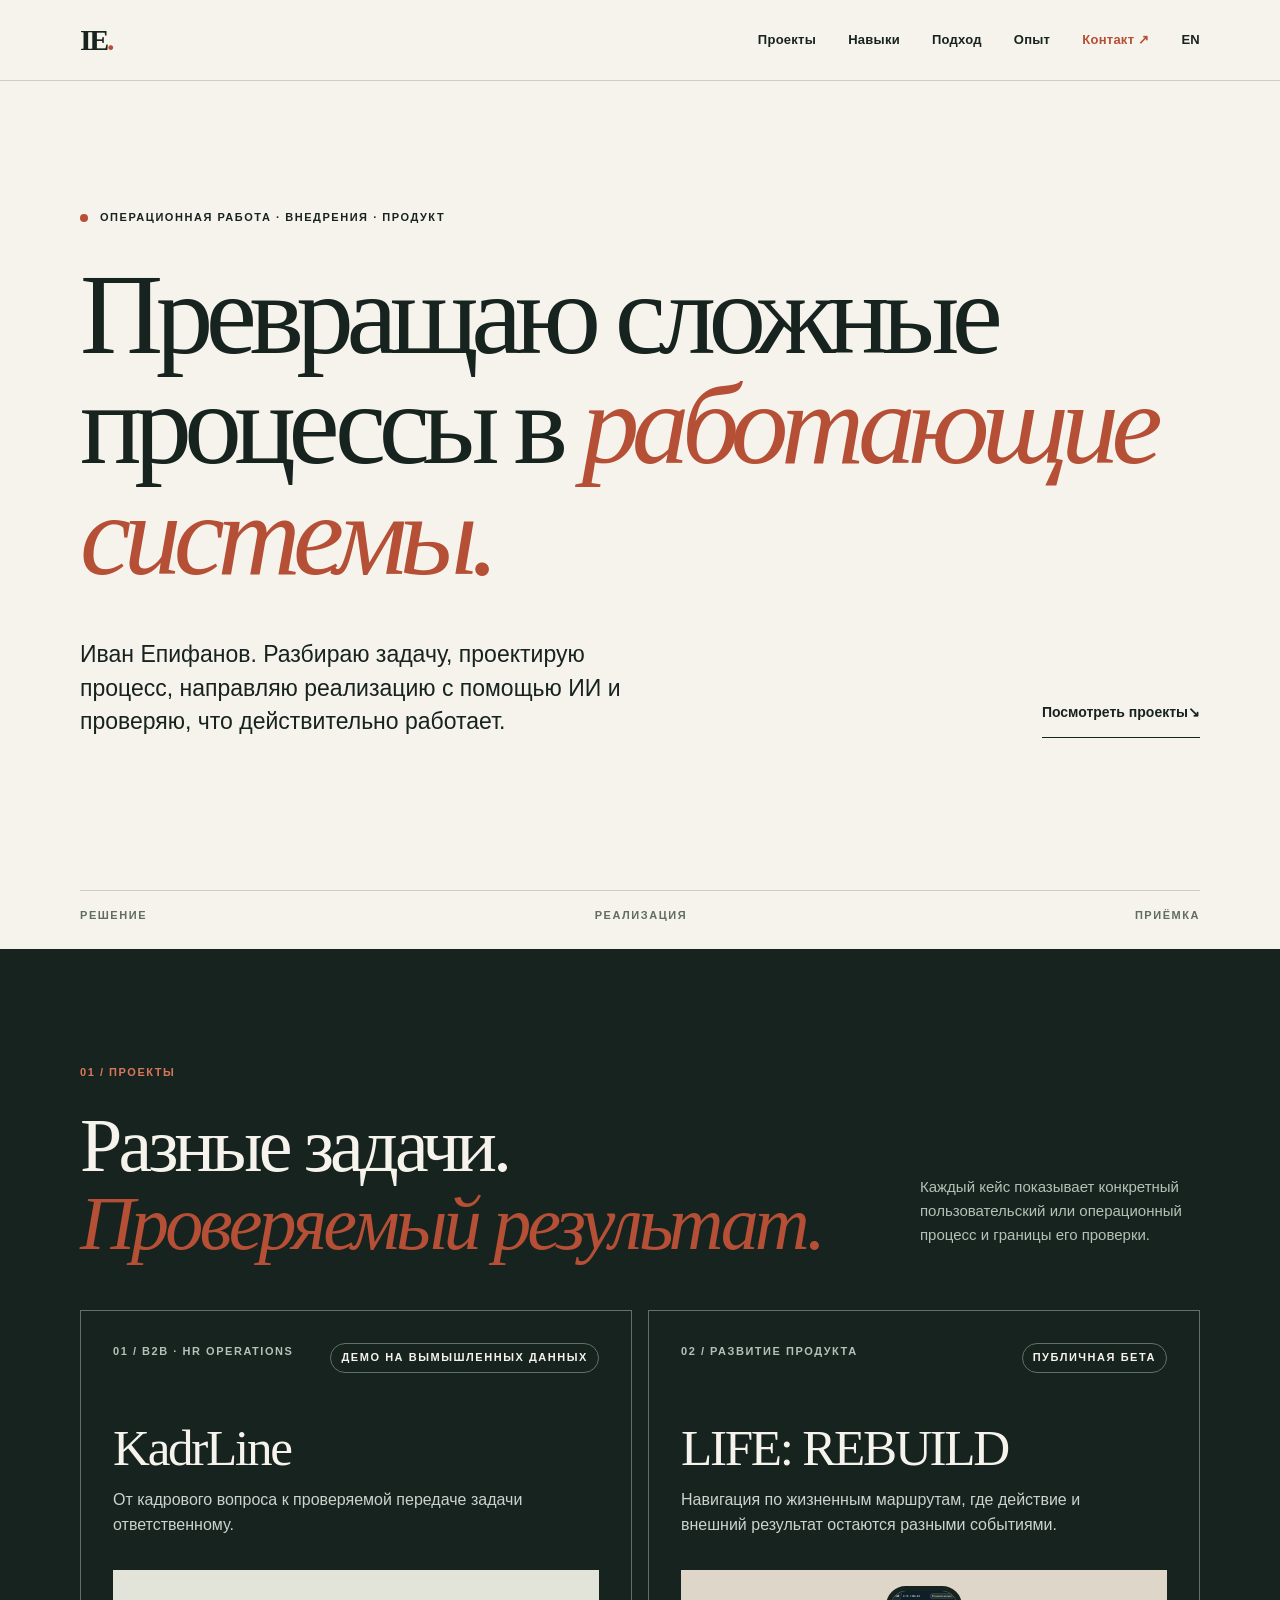
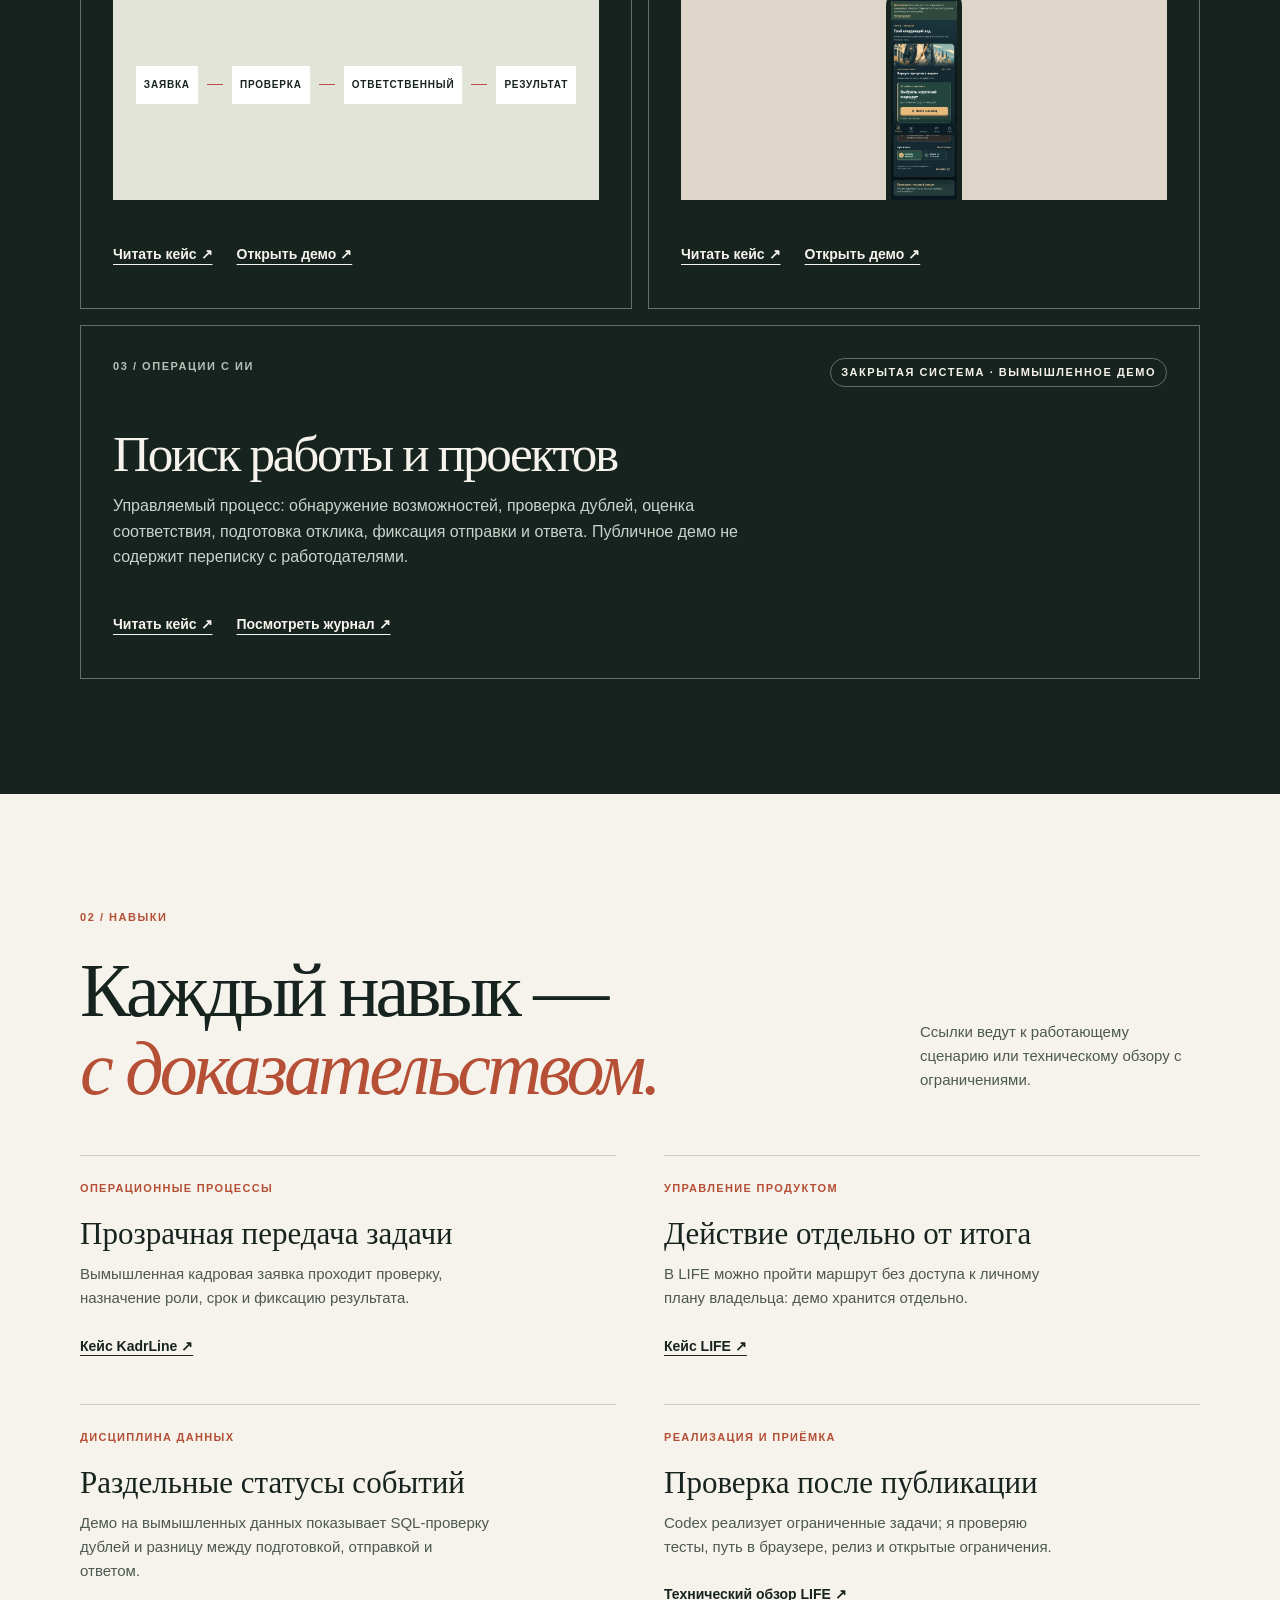
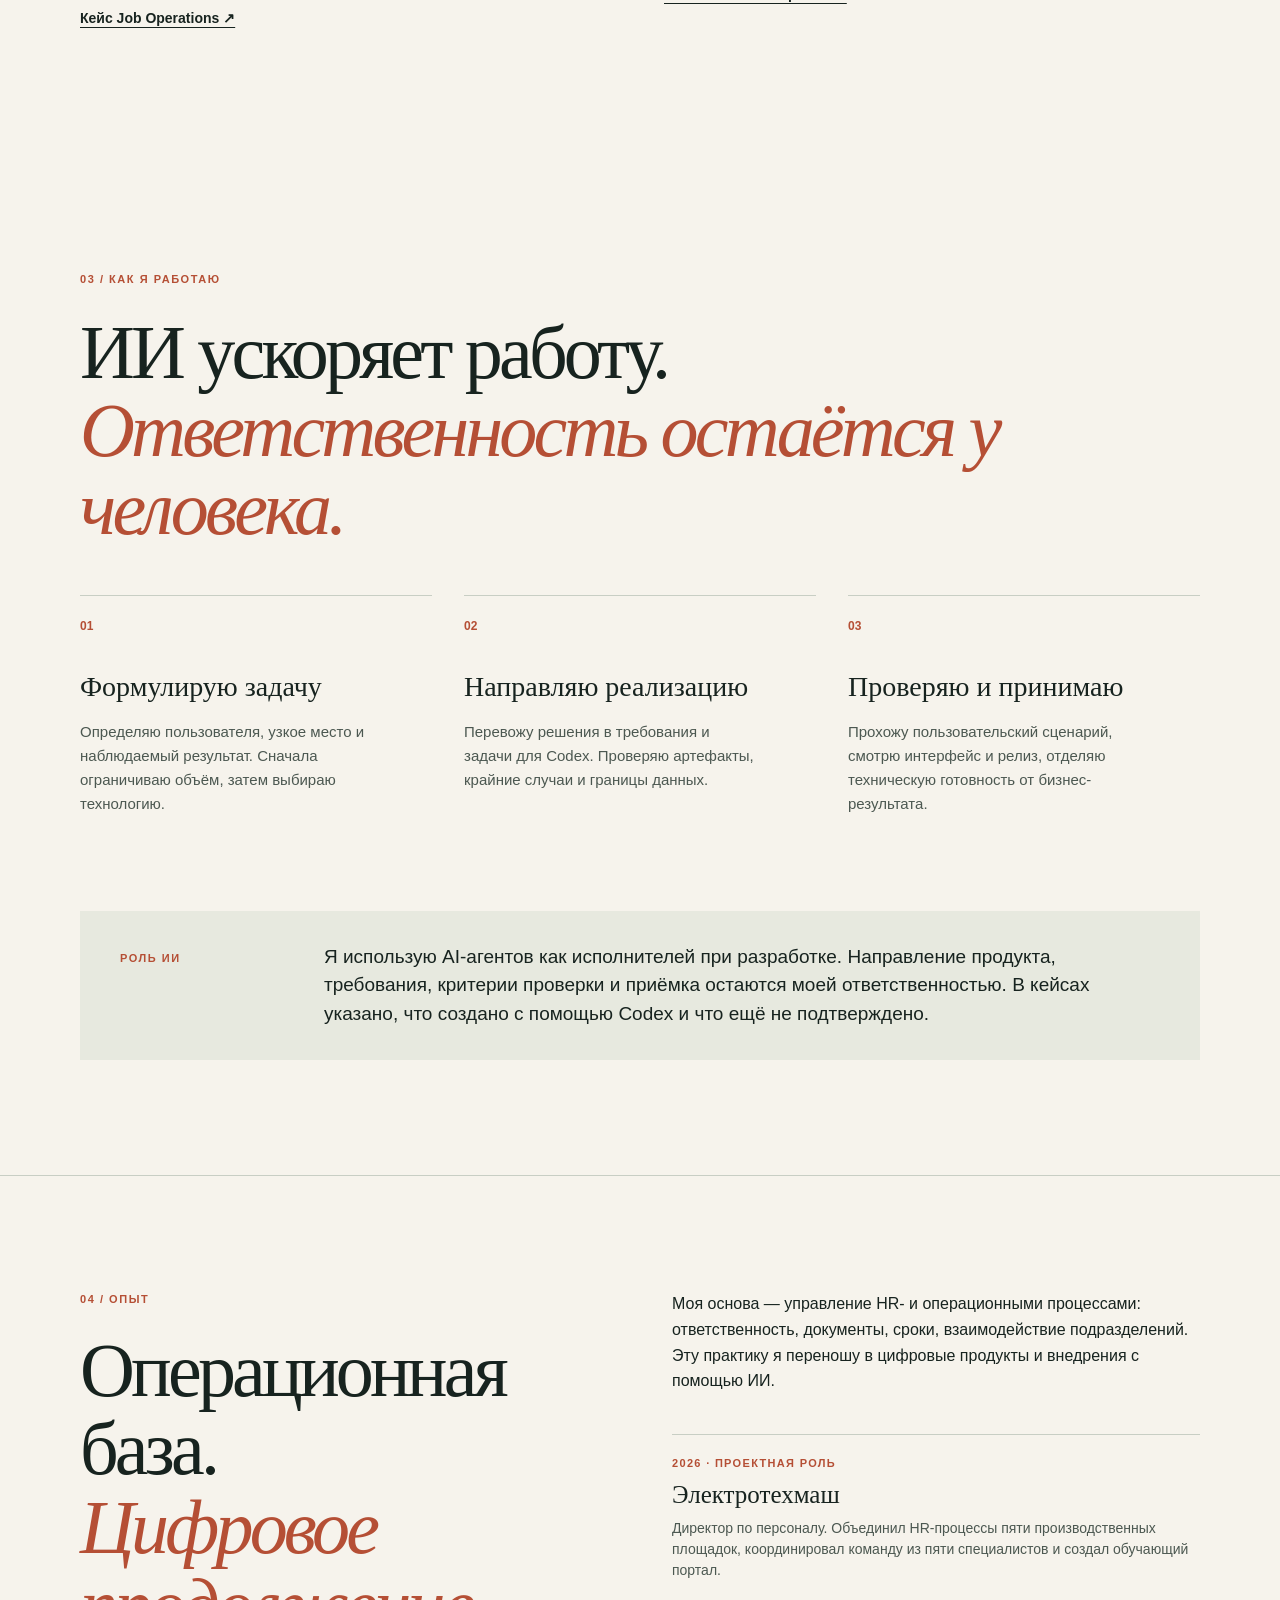
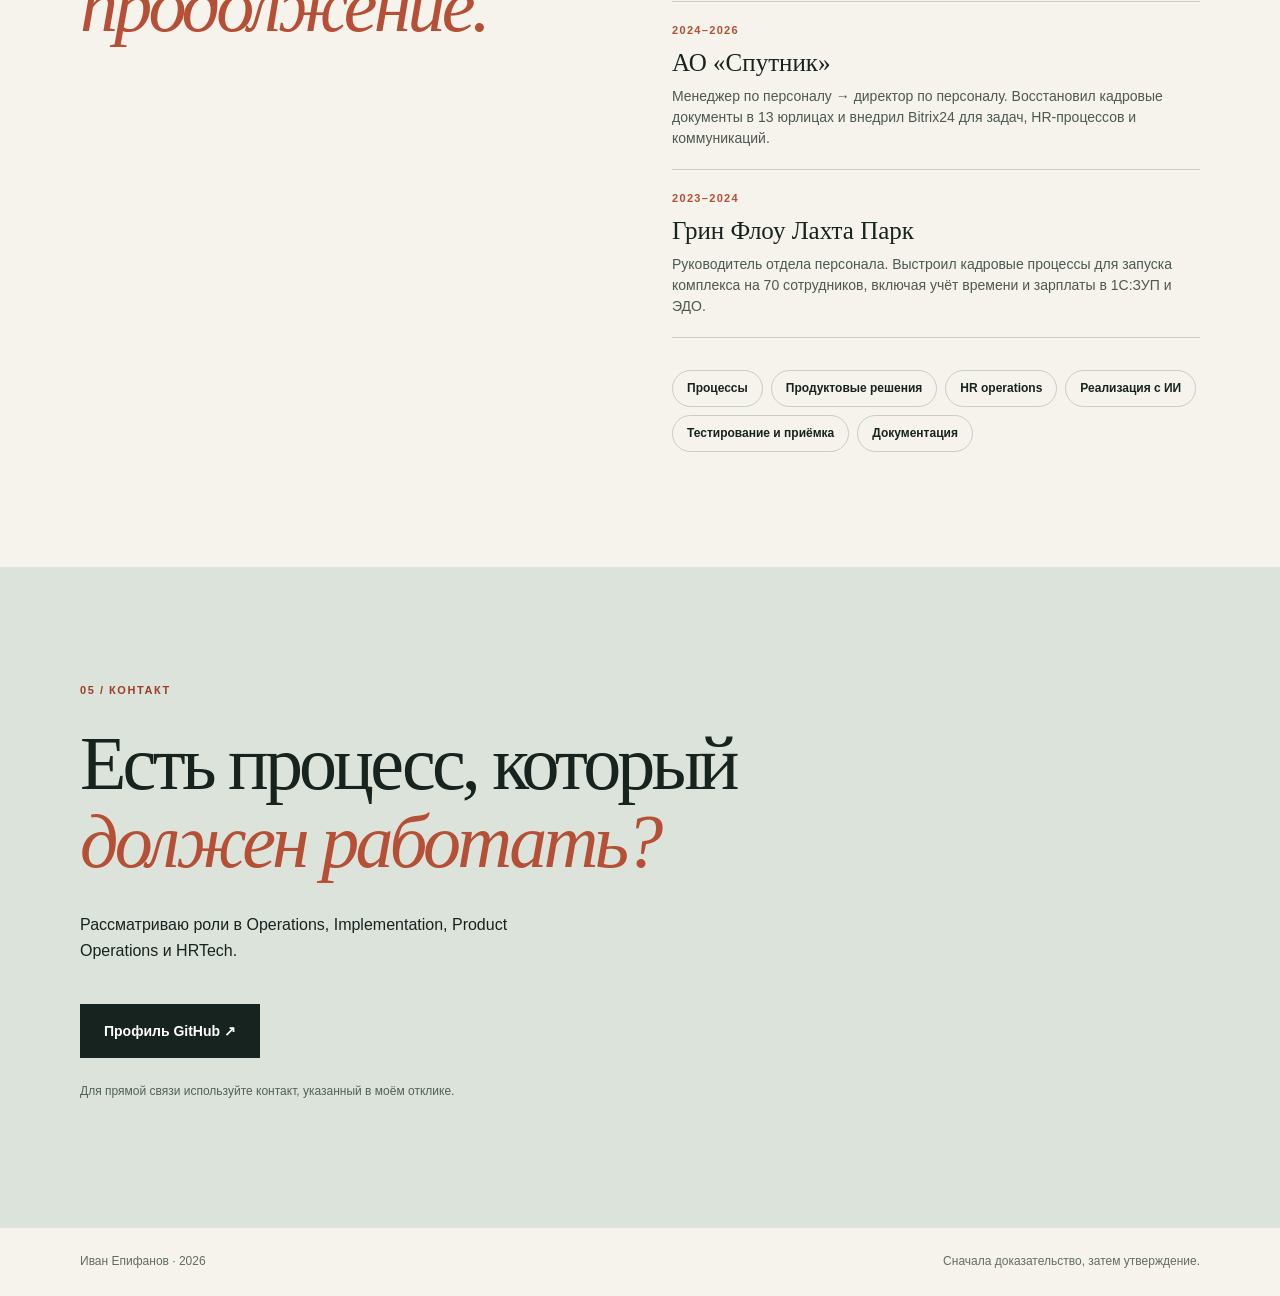
==== commit add0fe04: "Serve optimized Life screenshot in portfolio" ====
--- a/ru/index.html
+++ b/ru/index.html
@@ -22,7 +22,7 @@
     <section id="work" class="section dark-section"><div class="wrap"><div class="section-top"><div><p class="kicker">01 / Проекты</p><h2>Разные задачи.<br><em>Проверяемый результат.</em></h2></div><p class="section-note">Каждый кейс показывает конкретный пользовательский или операционный процесс и границы его проверки.</p></div>
       <div class="case-grid">
         <article class="case-card"><div class="case-meta"><span>01 / B2B · HR operations</span><span class="pill">Демо на вымышленных данных</span></div><h3>KadrLine</h3><p>От кадрового вопроса к проверяемой передаче задачи ответственному.</p><div class="case-image kadrline-art" aria-hidden="true"><span>ЗАЯВКА</span><i></i><span>ПРОВЕРКА</span><i></i><span>ОТВЕТСТВЕННЫЙ</span><i></i><span>РЕЗУЛЬТАТ</span></div><div class="card-links"><a href="cases/kadrline.html">Читать кейс ↗</a><a href="../demos/kadrline/">Открыть демо ↗</a></div></article>
-        <article class="case-card"><div class="case-meta"><span>02 / Развитие продукта</span><span class="pill">Публичная бета</span></div><h3>LIFE: REBUILD</h3><p>Навигация по жизненным маршрутам, где действие и внешний результат остаются разными событиями.</p><div class="case-image life-art"><img src="../assets/life-demo-mobile.png" alt="LIFE: REBUILD — вымышленный маршрут на экране телефона" loading="lazy"></div><div class="card-links"><a href="cases/life.html">Читать кейс ↗</a><a href="https://ejonnyss.github.io/life-rebuild/v3-phone-test/?demo=1" target="_blank" rel="noopener noreferrer">Открыть демо ↗</a></div></article>
+        <article class="case-card"><div class="case-meta"><span>02 / Развитие продукта</span><span class="pill">Публичная бета</span></div><h3>LIFE: REBUILD</h3><p>Навигация по жизненным маршрутам, где действие и внешний результат остаются разными событиями.</p><div class="case-image life-art"><img src="../assets/life-demo-mobile.webp" alt="LIFE: REBUILD — вымышленный маршрут на экране телефона" loading="lazy"></div><div class="card-links"><a href="cases/life.html">Читать кейс ↗</a><a href="https://ejonnyss.github.io/life-rebuild/v3-phone-test/?demo=1" target="_blank" rel="noopener noreferrer">Открыть демо ↗</a></div></article>
         <article class="case-card case-card-wide"><div class="case-meta"><span>03 / Операции с ИИ</span><span class="pill">Закрытая система · вымышленное демо</span></div><h3>Поиск работы и проектов</h3><p>Управляемый процесс: обнаружение возможностей, проверка дублей, оценка соответствия, подготовка отклика, фиксация отправки и ответа. Публичное демо не содержит переписку с работодателями.</p><div class="card-links"><a href="cases/job-operations.html">Читать кейс ↗</a><a href="../demos/job-operations/">Посмотреть журнал ↗</a></div></article>
       </div>
     </div></section>
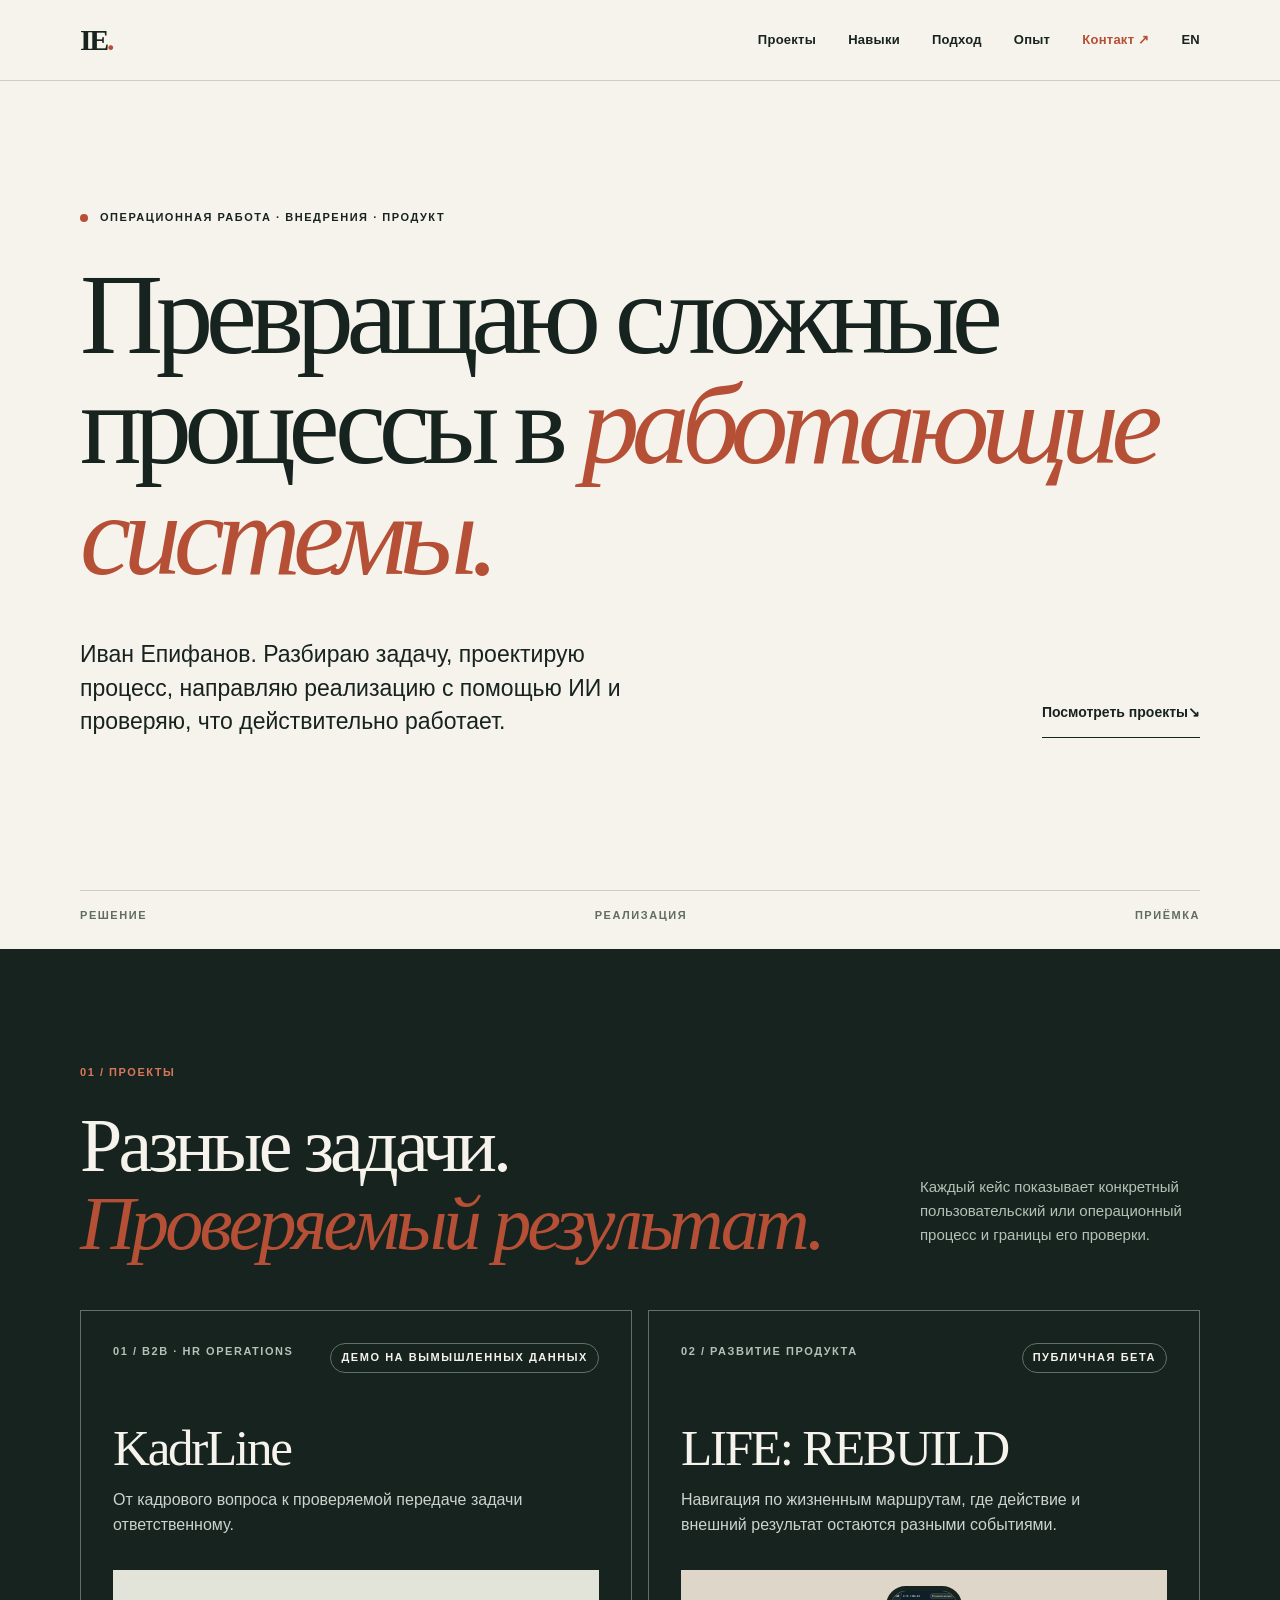
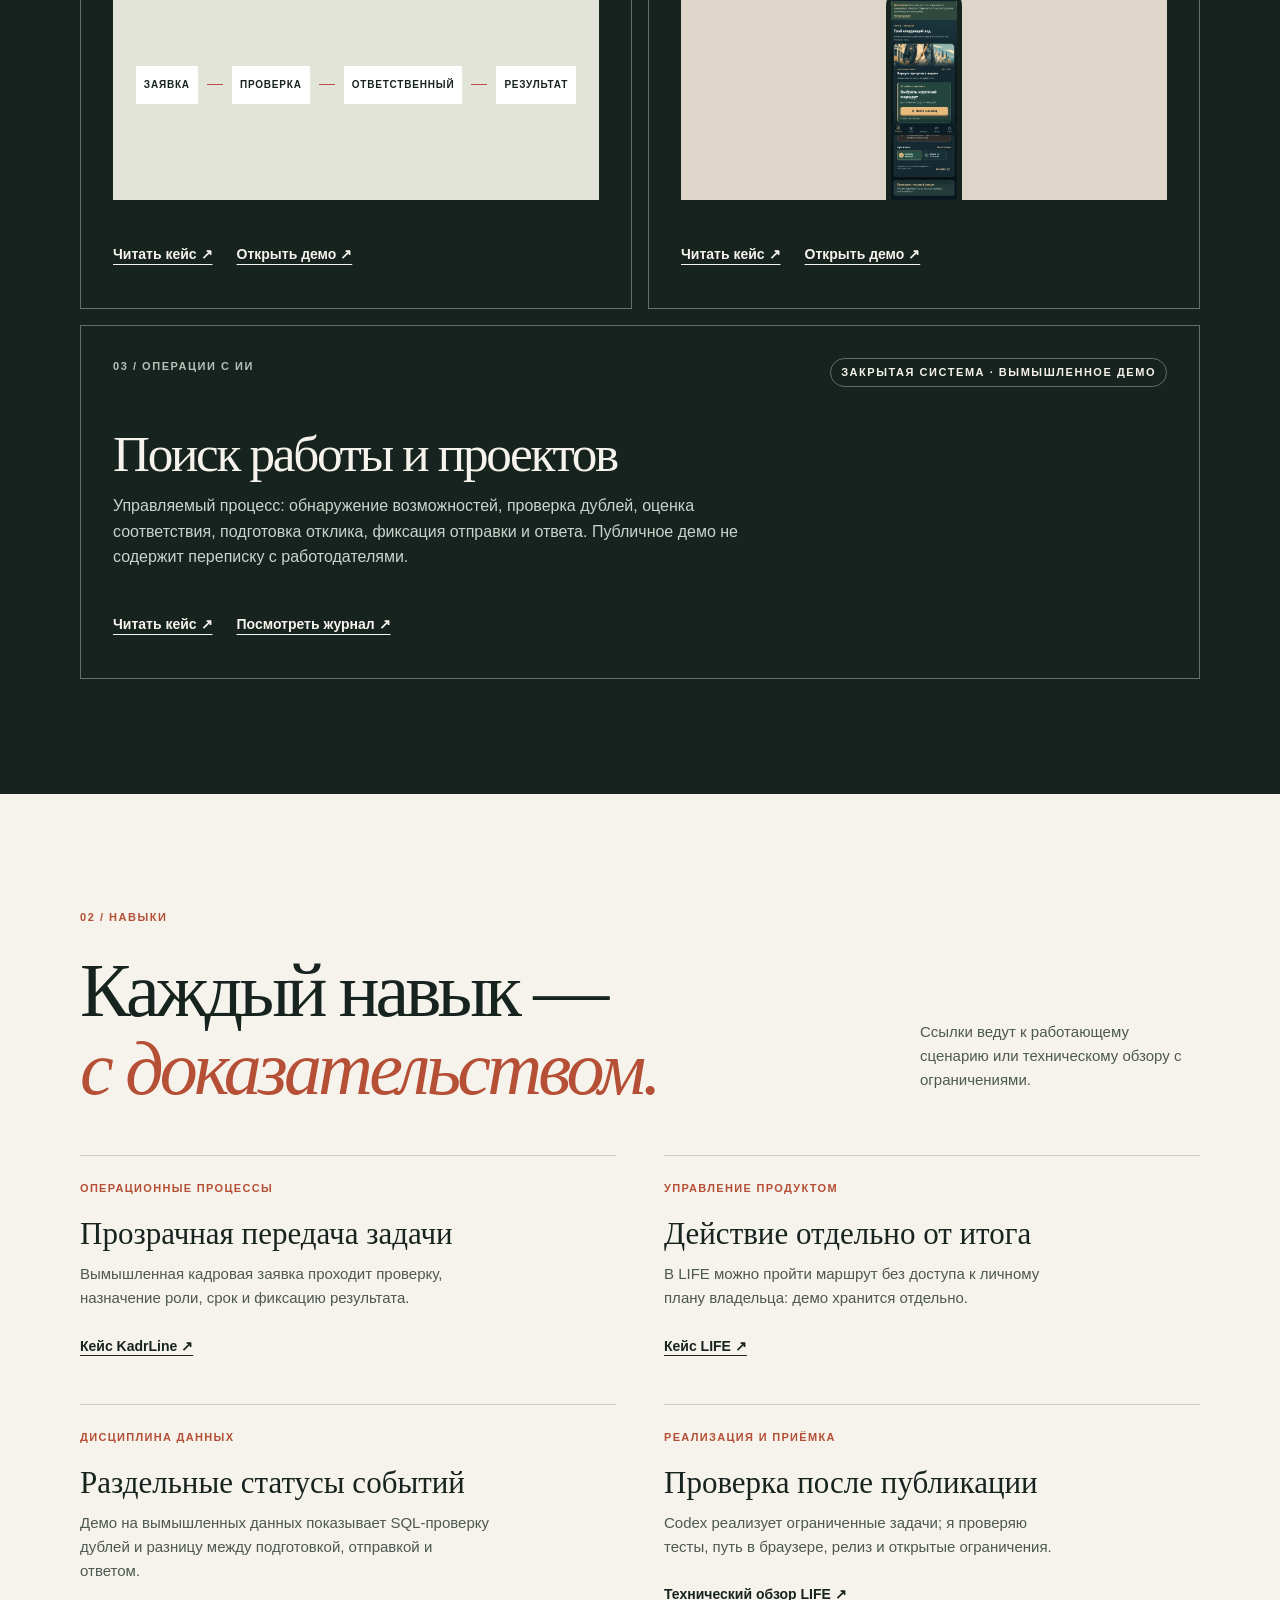
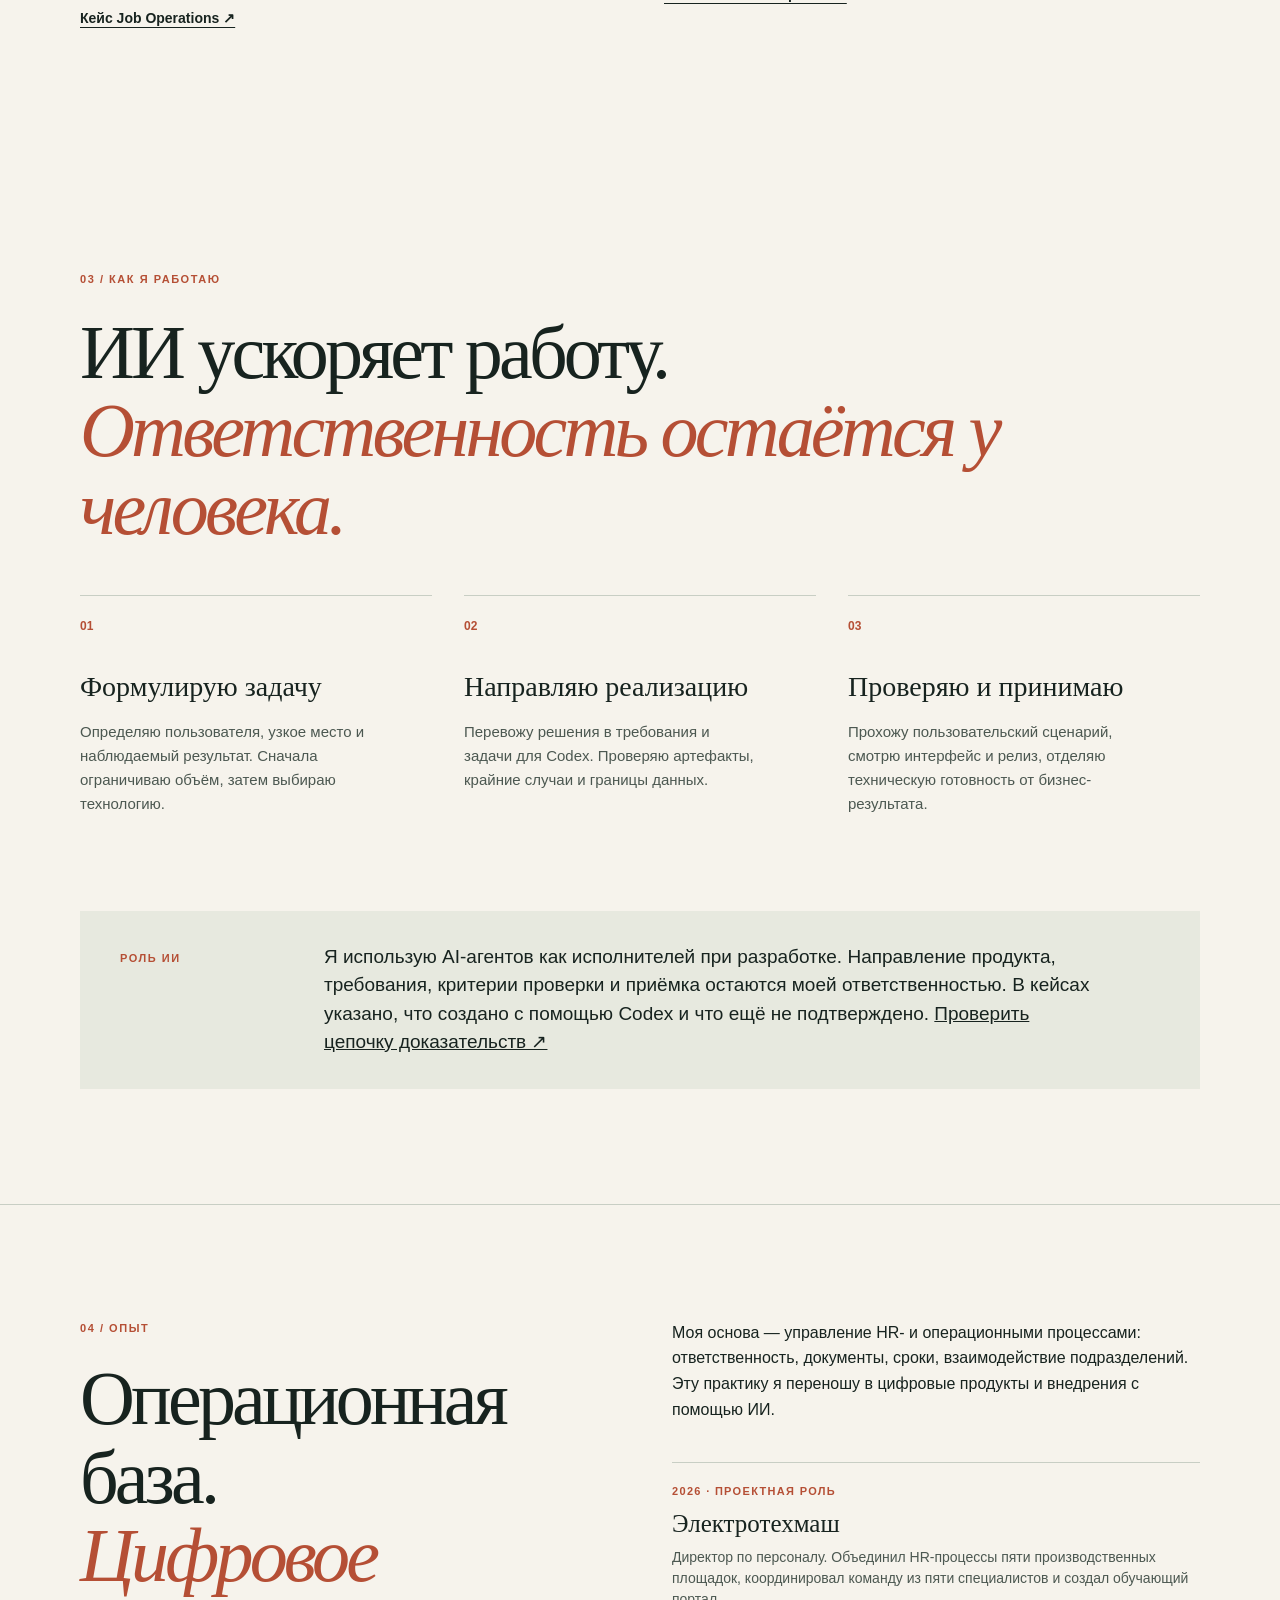
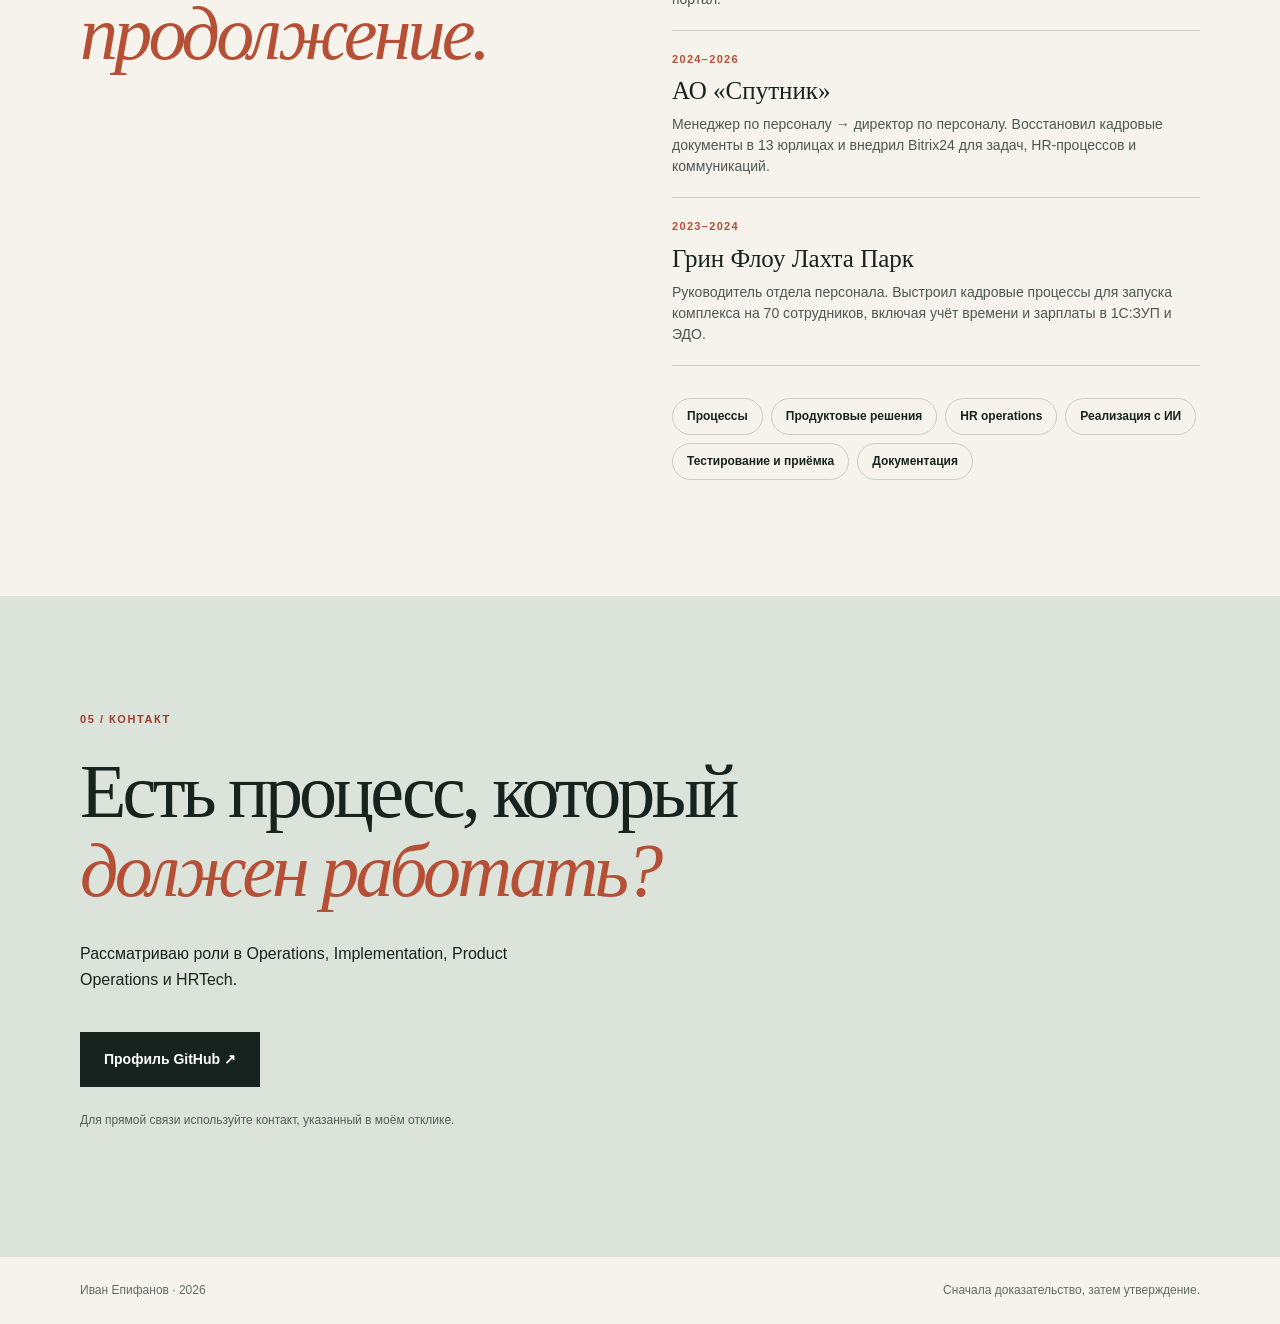
==== commit 7bc57edb: "Publish AI-assisted delivery evidence trail" ====
--- a/ru/index.html
+++ b/ru/index.html
@@ -5,6 +5,22 @@
   <meta name="viewport" content="width=device-width, initial-scale=1">
   <meta name="theme-color" content="#F6F3EC">
   <meta name="description" content="Иван Епифанов — операционные процессы, внедрения и продукты с помощью ИИ. Работающие кейсы с проверяемыми результатами и честными границами.">
+  <link rel="canonical" href="https://ejonnyss.github.io/ivan-operations-portfolio/ru/">
+  <link rel="alternate" hreflang="en" href="https://ejonnyss.github.io/ivan-operations-portfolio/">
+  <link rel="alternate" hreflang="ru" href="https://ejonnyss.github.io/ivan-operations-portfolio/ru/">
+  <link rel="alternate" hreflang="x-default" href="https://ejonnyss.github.io/ivan-operations-portfolio/">
+  <meta property="og:type" content="website">
+  <meta property="og:locale" content="ru_RU">
+  <meta property="og:site_name" content="Ivan Epifanov — Operations × AI × Product">
+  <meta property="og:title" content="Иван Епифанов — Operations × AI × Product">
+  <meta property="og:description" content="Иван Епифанов — операционные процессы, внедрения и продукты с помощью ИИ. Работающие кейсы с проверяемыми результатами и честными границами.">
+  <meta property="og:url" content="https://ejonnyss.github.io/ivan-operations-portfolio/ru/">
+  <meta property="og:image" content="https://ejonnyss.github.io/ivan-operations-portfolio/assets/social-preview.png">
+  <meta property="og:image:width" content="1200">
+  <meta property="og:image:height" content="630">
+  <meta property="og:image:alt" content="Ivan Epifanov — Operations × AI × Product">
+  <meta name="twitter:card" content="summary_large_image">
+  <meta name="twitter:image" content="https://ejonnyss.github.io/ivan-operations-portfolio/assets/social-preview.png">
   <link rel="icon" href="../favicon.svg" type="image/svg+xml">
   <link rel="stylesheet" href="../assets/site.css">
   <title>Иван Епифанов — Operations × AI × Product</title>
@@ -27,7 +43,7 @@
       </div>
     </div></section>
     <section id="capabilities" class="section wrap capability-section"><div class="section-top"><div><p class="kicker">02 / Навыки</p><h2>Каждый навык —<br><em>с доказательством.</em></h2></div><p class="capability-intro">Ссылки ведут к работающему сценарию или техническому обзору с ограничениями.</p></div><div class="capability-grid"><article><span>ОПЕРАЦИОННЫЕ ПРОЦЕССЫ</span><h3>Прозрачная передача задачи</h3><p>Вымышленная кадровая заявка проходит проверку, назначение роли, срок и фиксацию результата.</p><a href="cases/kadrline.html">Кейс KadrLine ↗</a></article><article><span>УПРАВЛЕНИЕ ПРОДУКТОМ</span><h3>Действие отдельно от итога</h3><p>В LIFE можно пройти маршрут без доступа к личному плану владельца: демо хранится отдельно.</p><a href="cases/life.html">Кейс LIFE ↗</a></article><article><span>ДИСЦИПЛИНА ДАННЫХ</span><h3>Раздельные статусы событий</h3><p>Демо на вымышленных данных показывает SQL-проверку дублей и разницу между подготовкой, отправкой и ответом.</p><a href="cases/job-operations.html">Кейс Job Operations ↗</a></article><article><span>РЕАЛИЗАЦИЯ И ПРИЁМКА</span><h3>Проверка после публикации</h3><p>Codex реализует ограниченные задачи; я проверяю тесты, путь в браузере, релиз и открытые ограничения.</p><a href="https://github.com/Ejonnyss/ivan-operations-portfolio/blob/main/technical/life-v3.md" target="_blank" rel="noopener noreferrer" lang="en">Технический обзор LIFE ↗</a></article></div></section>
-    <section id="approach" class="section wrap"><div class="section-top"><div><p class="kicker">03 / Как я работаю</p><h2>ИИ ускоряет работу.<br><em>Ответственность остаётся у человека.</em></h2></div></div><div class="approach-grid"><div class="numbered"><span>01</span><h3>Формулирую задачу</h3><p>Определяю пользователя, узкое место и наблюдаемый результат. Сначала ограничиваю объём, затем выбираю технологию.</p></div><div class="numbered"><span>02</span><h3>Направляю реализацию</h3><p>Перевожу решения в требования и задачи для Codex. Проверяю артефакты, крайние случаи и границы данных.</p></div><div class="numbered"><span>03</span><h3>Проверяю и принимаю</h3><p>Прохожу пользовательский сценарий, смотрю интерфейс и релиз, отделяю техническую готовность от бизнес-результата.</p></div></div><div class="disclosure"><span class="mono">РОЛЬ ИИ</span><p>Я использую AI-агентов как исполнителей при разработке. Направление продукта, требования, критерии проверки и приёмка остаются моей ответственностью. В кейсах указано, что создано с помощью Codex и что ещё не подтверждено.</p></div></section>
+    <section id="approach" class="section wrap"><div class="section-top"><div><p class="kicker">03 / Как я работаю</p><h2>ИИ ускоряет работу.<br><em>Ответственность остаётся у человека.</em></h2></div></div><div class="approach-grid"><div class="numbered"><span>01</span><h3>Формулирую задачу</h3><p>Определяю пользователя, узкое место и наблюдаемый результат. Сначала ограничиваю объём, затем выбираю технологию.</p></div><div class="numbered"><span>02</span><h3>Направляю реализацию</h3><p>Перевожу решения в требования и задачи для Codex. Проверяю артефакты, крайние случаи и границы данных.</p></div><div class="numbered"><span>03</span><h3>Проверяю и принимаю</h3><p>Прохожу пользовательский сценарий, смотрю интерфейс и релиз, отделяю техническую готовность от бизнес-результата.</p></div></div><div class="disclosure"><span class="mono">РОЛЬ ИИ</span><p>Я использую AI-агентов как исполнителей при разработке. Направление продукта, требования, критерии проверки и приёмка остаются моей ответственностью. В кейсах указано, что создано с помощью Codex и что ещё не подтверждено. <a href="https://github.com/Ejonnyss/ivan-operations-portfolio/blob/main/technical/ai-delivery-model.ru.md" target="_blank" rel="noopener noreferrer">Проверить цепочку доказательств ↗</a></p></div></section>
     <section id="experience" class="section experience-section"><div class="wrap experience-grid"><div><p class="kicker">04 / Опыт</p><h2>Операционная база.<br><em>Цифровое продолжение.</em></h2></div><div><p>Моя основа — управление HR- и операционными процессами: ответственность, документы, сроки, взаимодействие подразделений. Эту практику я переношу в цифровые продукты и внедрения с помощью ИИ.</p><div class="experience-list" aria-label="Выбранный профессиональный опыт"><article><span>2026 · Проектная роль</span><h3>Электротехмаш</h3><p>Директор по персоналу. Объединил HR-процессы пяти производственных площадок, координировал команду из пяти специалистов и создал обучающий портал.</p></article><article><span>2024–2026</span><h3>АО «Спутник»</h3><p>Менеджер по персоналу → директор по персоналу. Восстановил кадровые документы в 13 юрлицах и внедрил Bitrix24 для задач, HR-процессов и коммуникаций.</p></article><article><span>2023–2024</span><h3>Грин Флоу Лахта Парк</h3><p>Руководитель отдела персонала. Выстроил кадровые процессы для запуска комплекса на 70 сотрудников, включая учёт времени и зарплаты в 1С:ЗУП и ЭДО.</p></article></div><div class="capabilities"><span>Процессы</span><span>Продуктовые решения</span><span>HR operations</span><span>Реализация с ИИ</span><span>Тестирование и приёмка</span><span>Документация</span></div></div></div></section>
     <section id="contact" class="contact-section"><div class="wrap"><p class="kicker">05 / Контакт</p><h2>Есть процесс, который<br><em>должен работать?</em></h2><p>Рассматриваю роли в Operations, Implementation, Product Operations и HRTech.</p><a class="button" href="https://github.com/Ejonnyss" target="_blank" rel="noopener noreferrer">Профиль GitHub ↗</a><p class="contact-note">Для прямой связи используйте контакт, указанный в моём отклике.</p></div></section>
   </main>
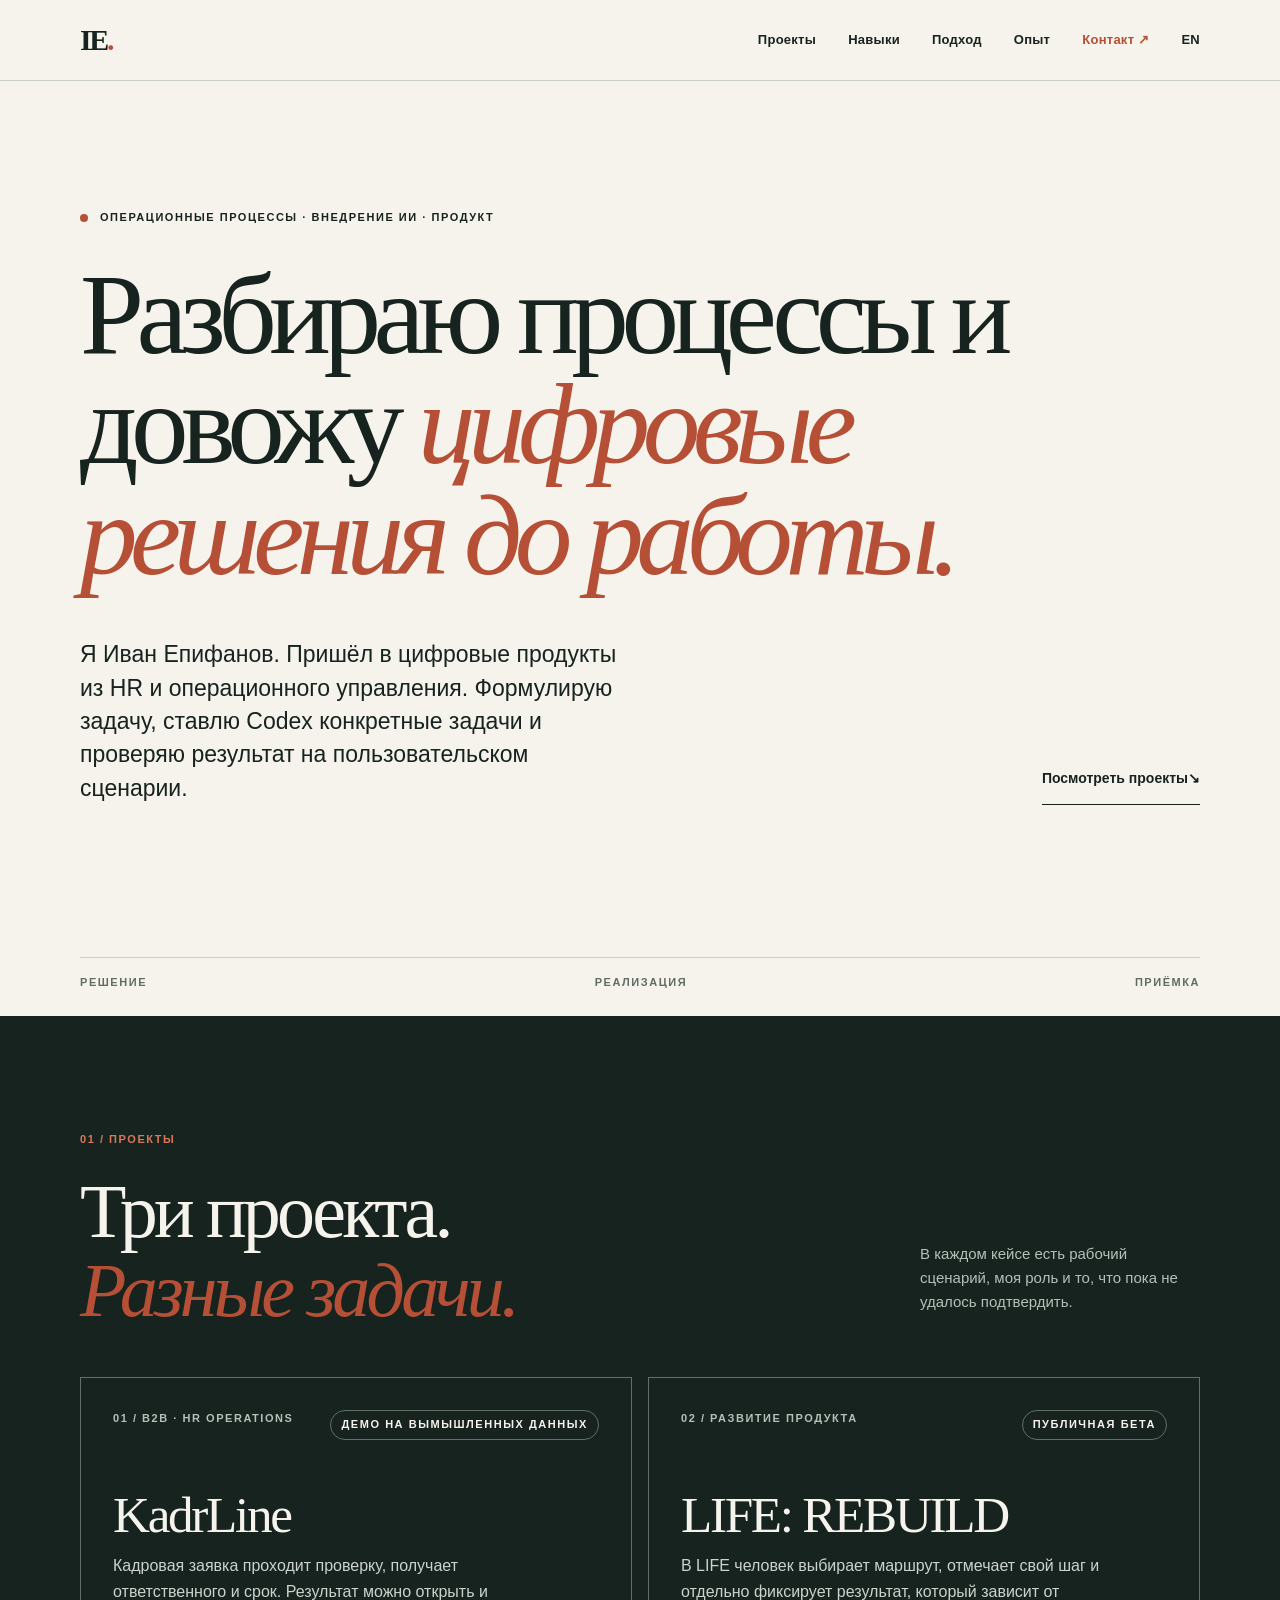
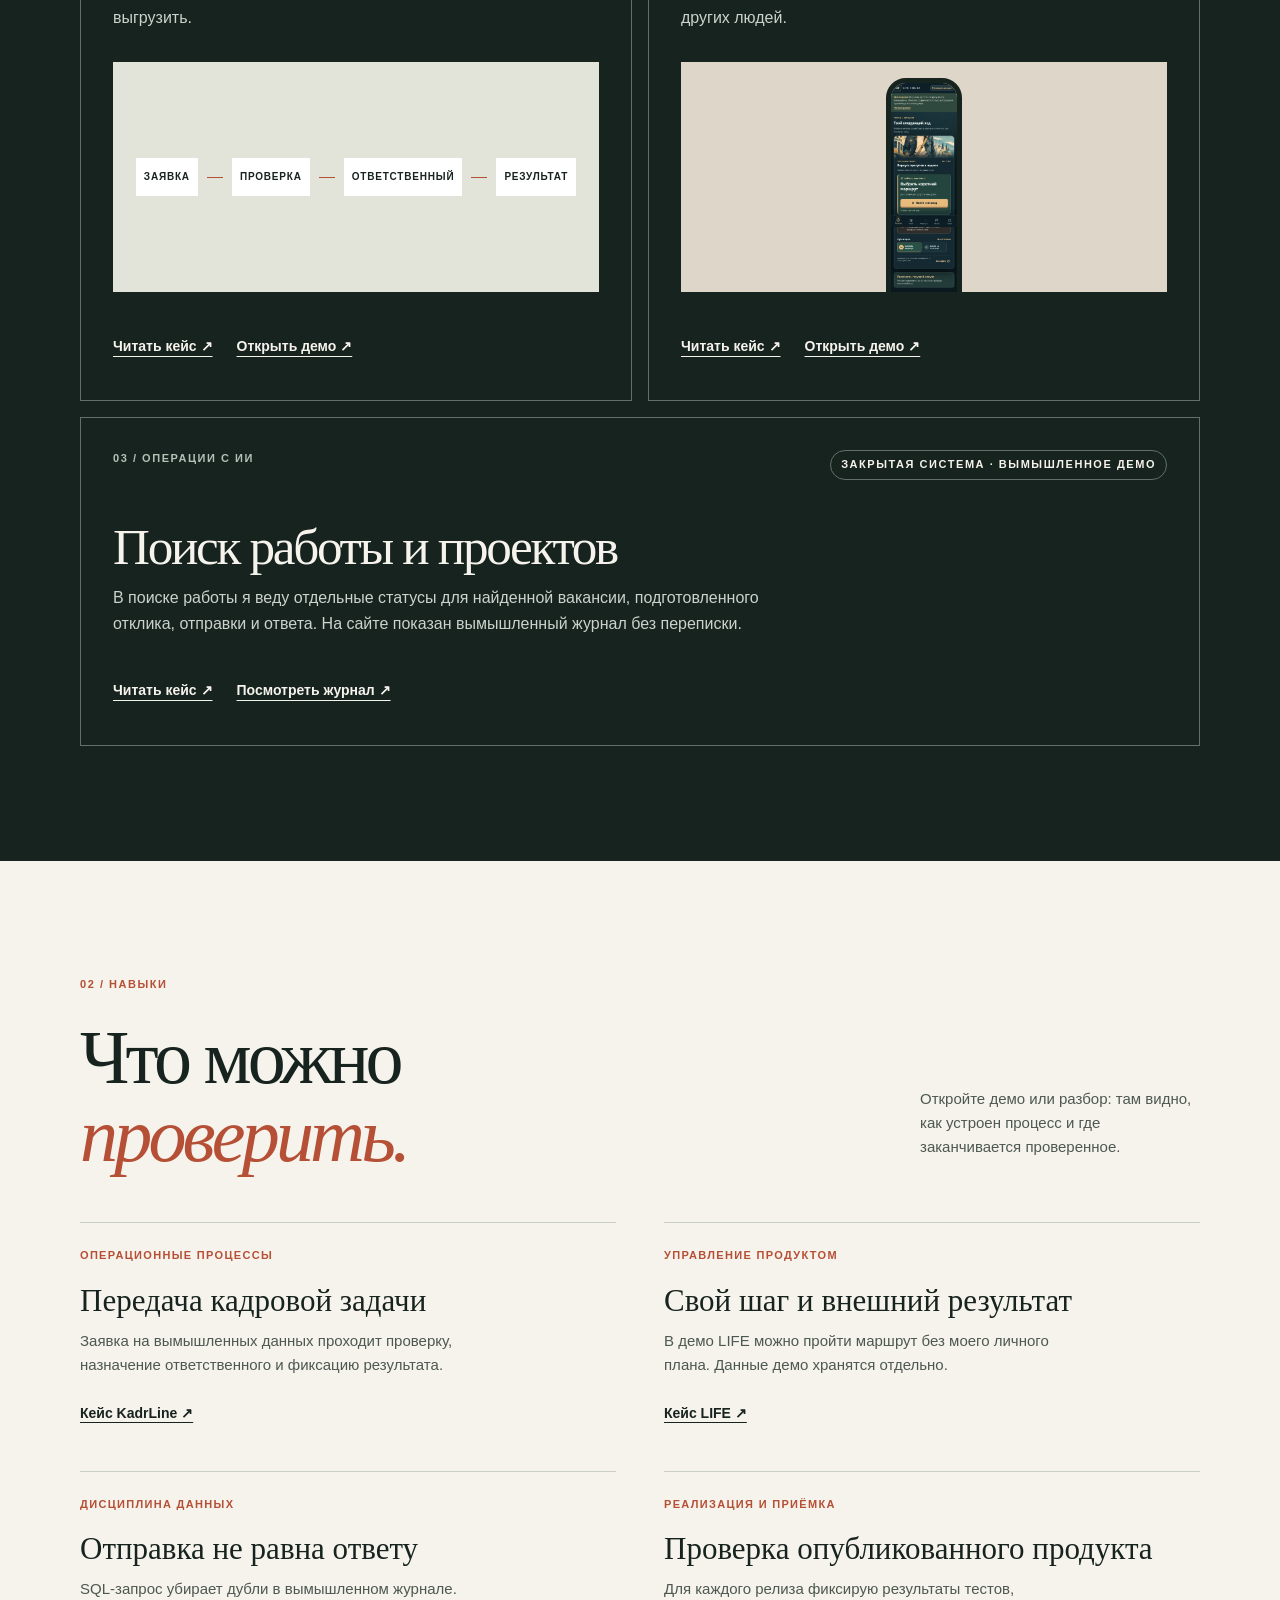
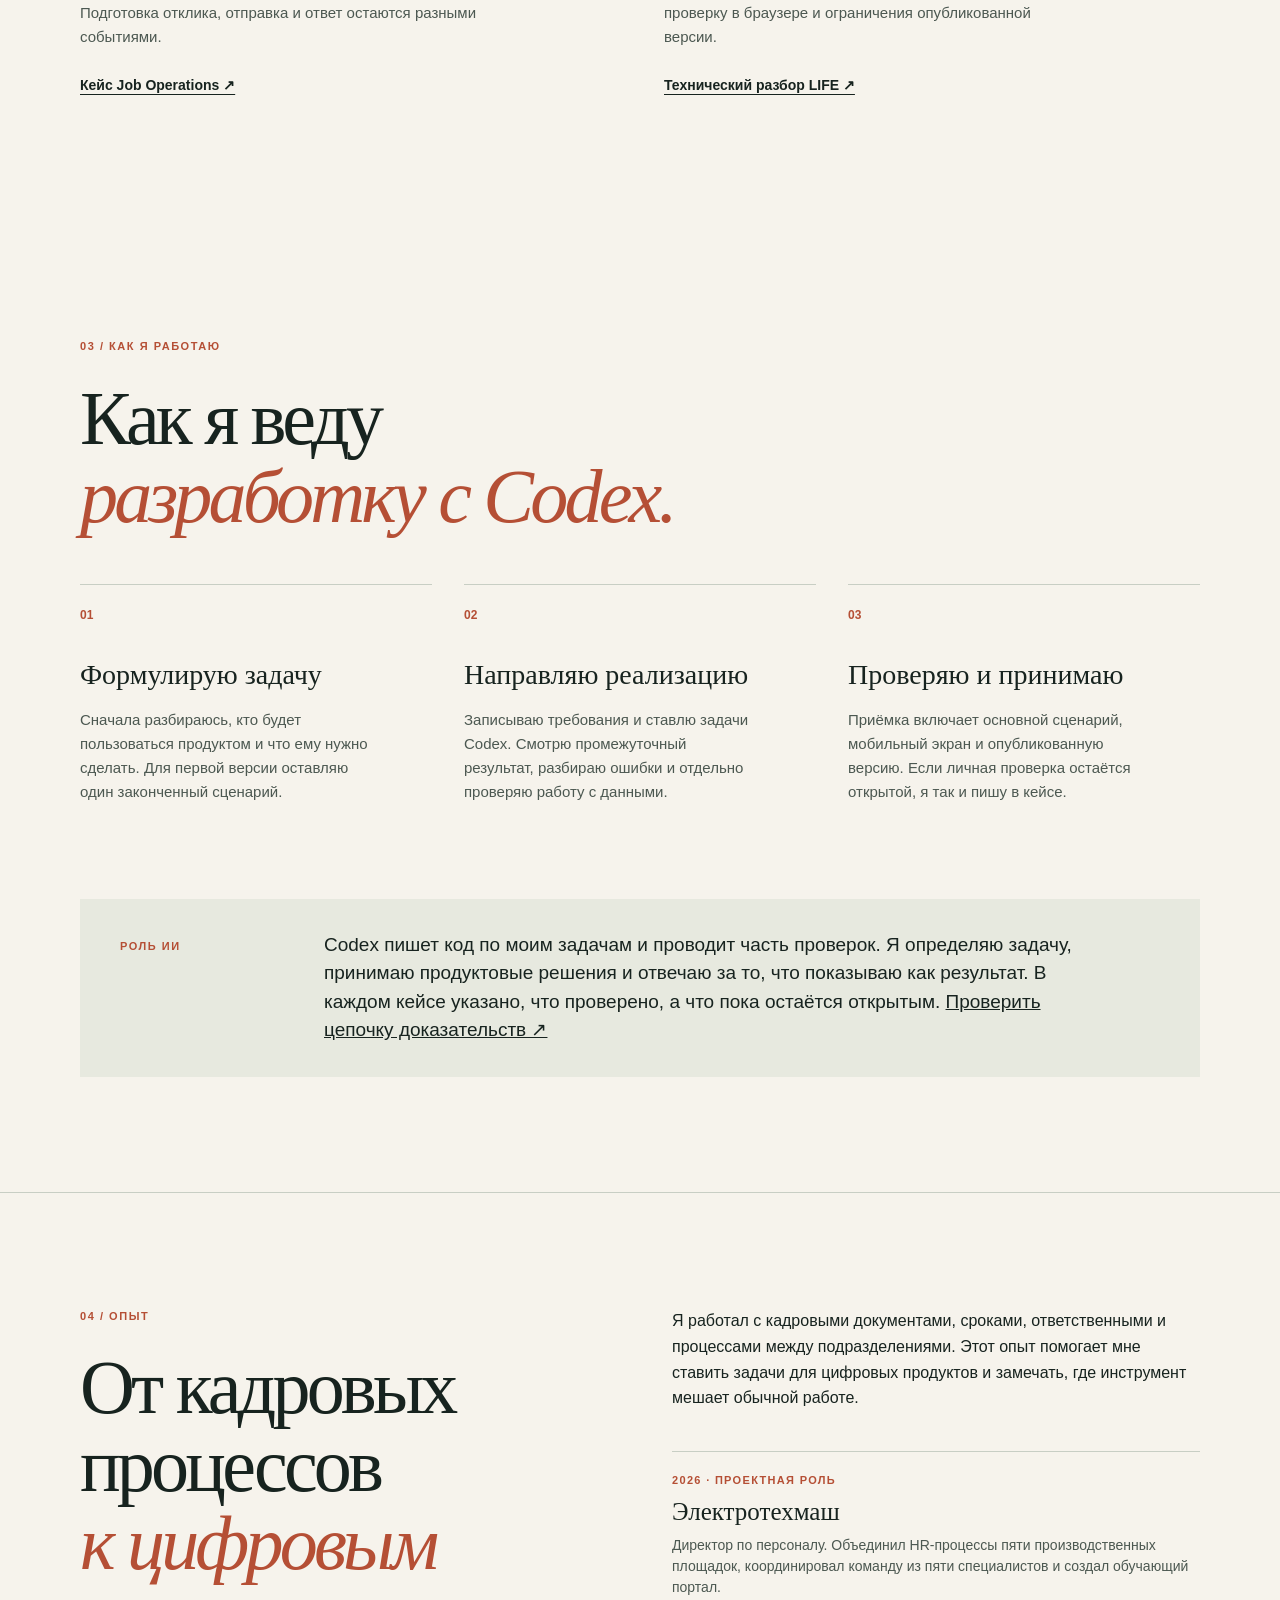
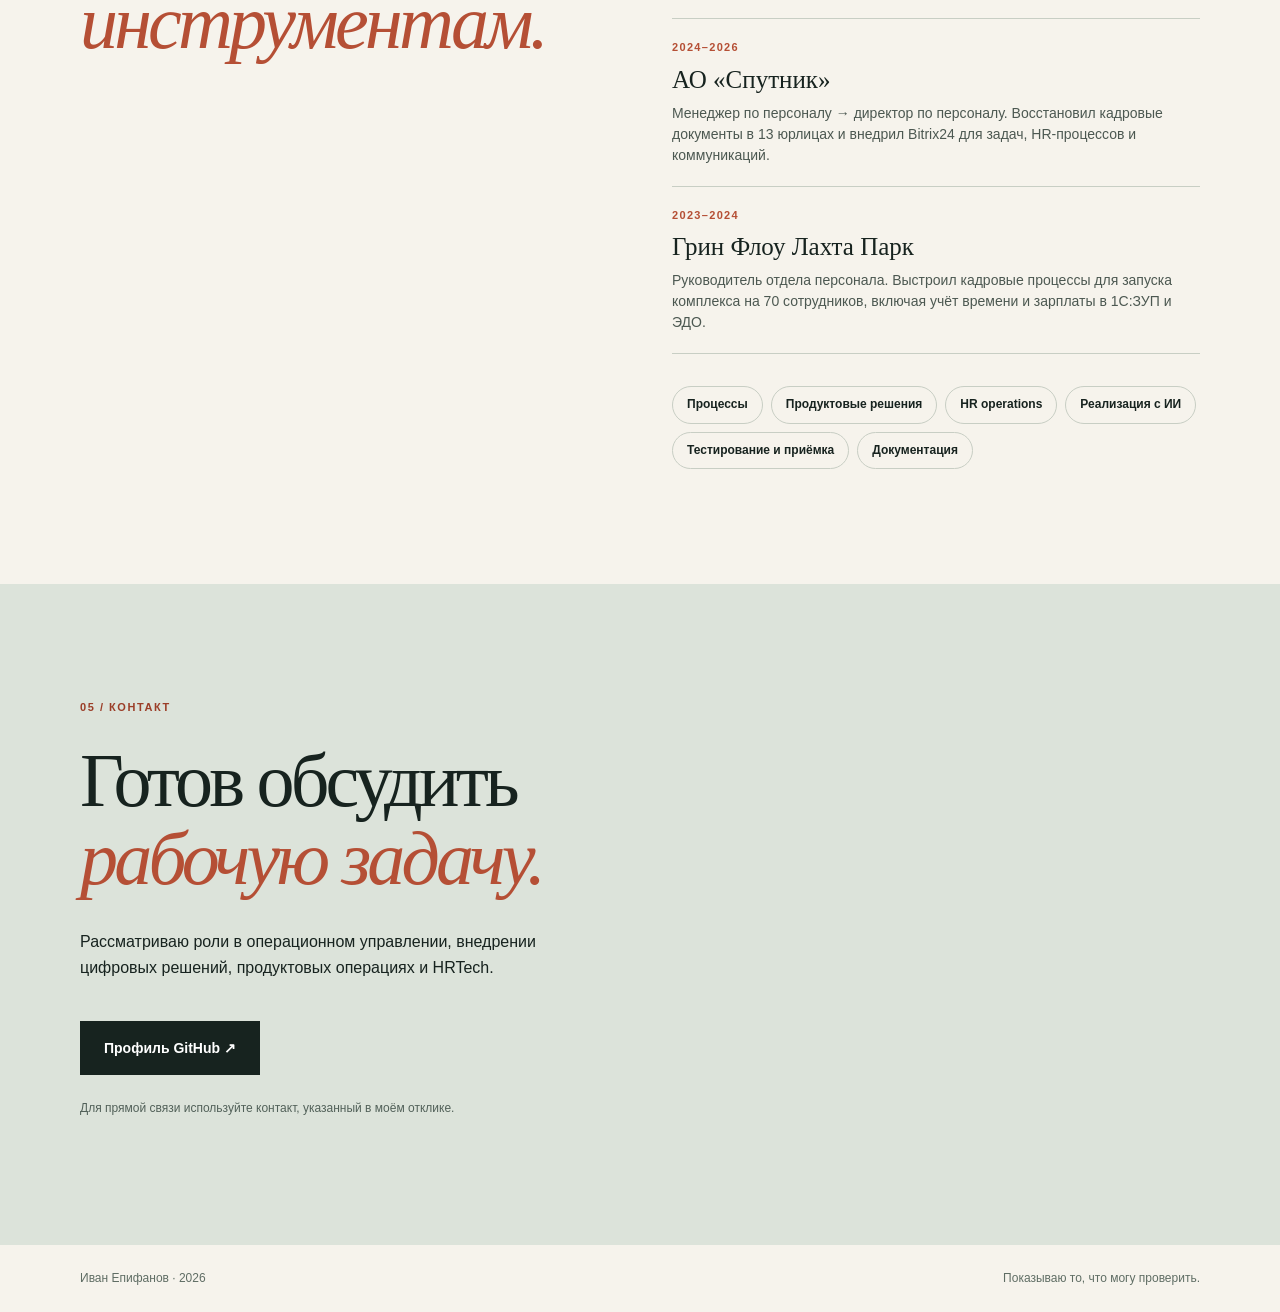
==== commit eb44c584: "Use natural Russian copy and localized demo links" ====
--- a/ru/index.html
+++ b/ru/index.html
@@ -4,7 +4,7 @@
   <meta charset="utf-8">
   <meta name="viewport" content="width=device-width, initial-scale=1">
   <meta name="theme-color" content="#F6F3EC">
-  <meta name="description" content="Иван Епифанов — операционные процессы, внедрения и продукты с помощью ИИ. Работающие кейсы с проверяемыми результатами и честными границами.">
+  <meta name="description" content="Иван Епифанов: опыт в HR и операционном управлении, цифровые продукты и внедрение ИИ. Три проекта с рабочими демо и проверками.">
   <link rel="canonical" href="https://ejonnyss.github.io/ivan-operations-portfolio/ru/">
   <link rel="alternate" hreflang="en" href="https://ejonnyss.github.io/ivan-operations-portfolio/">
   <link rel="alternate" hreflang="ru" href="https://ejonnyss.github.io/ivan-operations-portfolio/ru/">
@@ -13,7 +13,7 @@
   <meta property="og:locale" content="ru_RU">
   <meta property="og:site_name" content="Ivan Epifanov — Operations × AI × Product">
   <meta property="og:title" content="Иван Епифанов — Operations × AI × Product">
-  <meta property="og:description" content="Иван Епифанов — операционные процессы, внедрения и продукты с помощью ИИ. Работающие кейсы с проверяемыми результатами и честными границами.">
+  <meta property="og:description" content="Иван Епифанов: опыт в HR и операционном управлении, цифровые продукты и внедрение ИИ. Три проекта с рабочими демо и проверками.">
   <meta property="og:url" content="https://ejonnyss.github.io/ivan-operations-portfolio/ru/">
   <meta property="og:image" content="https://ejonnyss.github.io/ivan-operations-portfolio/assets/social-preview.png">
   <meta property="og:image:width" content="1200">
@@ -30,23 +30,23 @@
   <header class="site-header"><div class="wrap nav"><a class="brand" href="./" aria-label="Иван Епифанов, главная">IE<span class="brand-dot">.</span></a><nav aria-label="Основное меню"><a href="#work">Проекты</a><a href="#capabilities">Навыки</a><a href="#approach">Подход</a><a href="#experience">Опыт</a><a class="nav-contact" href="#contact">Контакт ↗</a><a href="../" lang="en" aria-label="English version">EN</a></nav></div></header>
   <main id="main">
     <section class="hero wrap">
-      <div class="eyebrow"><span class="status-dot"></span> Операционная работа · Внедрения · Продукт</div>
-      <h1>Превращаю сложные процессы в <em>работающие системы.</em></h1>
-      <div class="hero-bottom"><p>Иван Епифанов. Разбираю задачу, проектирую процесс, направляю реализацию с помощью ИИ и проверяю, что действительно работает.</p><a class="text-link" href="#work">Посмотреть проекты <span aria-hidden="true">↘</span></a></div>
+      <div class="eyebrow"><span class="status-dot"></span> Операционные процессы · Внедрение ИИ · Продукт</div>
+      <h1>Разбираю процессы и довожу <em>цифровые решения до работы.</em></h1>
+      <div class="hero-bottom"><p>Я Иван Епифанов. Пришёл в цифровые продукты из HR и операционного управления. Формулирую задачу, ставлю Codex конкретные задачи и проверяю результат на пользовательском сценарии.</p><a class="text-link" href="#work">Посмотреть проекты <span aria-hidden="true">↘</span></a></div>
       <div class="hero-rule" aria-hidden="true"><span>РЕШЕНИЕ</span><span>РЕАЛИЗАЦИЯ</span><span>ПРИЁМКА</span></div>
     </section>
-    <section id="work" class="section dark-section"><div class="wrap"><div class="section-top"><div><p class="kicker">01 / Проекты</p><h2>Разные задачи.<br><em>Проверяемый результат.</em></h2></div><p class="section-note">Каждый кейс показывает конкретный пользовательский или операционный процесс и границы его проверки.</p></div>
+    <section id="work" class="section dark-section"><div class="wrap"><div class="section-top"><div><p class="kicker">01 / Проекты</p><h2>Три проекта.<br><em>Разные задачи.</em></h2></div><p class="section-note">В каждом кейсе есть рабочий сценарий, моя роль и то, что пока не удалось подтвердить.</p></div>
       <div class="case-grid">
-        <article class="case-card"><div class="case-meta"><span>01 / B2B · HR operations</span><span class="pill">Демо на вымышленных данных</span></div><h3>KadrLine</h3><p>От кадрового вопроса к проверяемой передаче задачи ответственному.</p><div class="case-image kadrline-art" aria-hidden="true"><span>ЗАЯВКА</span><i></i><span>ПРОВЕРКА</span><i></i><span>ОТВЕТСТВЕННЫЙ</span><i></i><span>РЕЗУЛЬТАТ</span></div><div class="card-links"><a href="cases/kadrline.html">Читать кейс ↗</a><a href="../demos/kadrline/">Открыть демо ↗</a></div></article>
-        <article class="case-card"><div class="case-meta"><span>02 / Развитие продукта</span><span class="pill">Публичная бета</span></div><h3>LIFE: REBUILD</h3><p>Навигация по жизненным маршрутам, где действие и внешний результат остаются разными событиями.</p><div class="case-image life-art"><img src="../assets/life-demo-mobile.webp" alt="LIFE: REBUILD — вымышленный маршрут на экране телефона" loading="lazy"></div><div class="card-links"><a href="cases/life.html">Читать кейс ↗</a><a href="https://ejonnyss.github.io/life-rebuild/v3-phone-test/?demo=1" target="_blank" rel="noopener noreferrer">Открыть демо ↗</a></div></article>
-        <article class="case-card case-card-wide"><div class="case-meta"><span>03 / Операции с ИИ</span><span class="pill">Закрытая система · вымышленное демо</span></div><h3>Поиск работы и проектов</h3><p>Управляемый процесс: обнаружение возможностей, проверка дублей, оценка соответствия, подготовка отклика, фиксация отправки и ответа. Публичное демо не содержит переписку с работодателями.</p><div class="card-links"><a href="cases/job-operations.html">Читать кейс ↗</a><a href="../demos/job-operations/">Посмотреть журнал ↗</a></div></article>
+        <article class="case-card"><div class="case-meta"><span>01 / B2B · HR operations</span><span class="pill">Демо на вымышленных данных</span></div><h3>KadrLine</h3><p>Кадровая заявка проходит проверку, получает ответственного и срок. Результат можно открыть и выгрузить.</p><div class="case-image kadrline-art" aria-hidden="true"><span>ЗАЯВКА</span><i></i><span>ПРОВЕРКА</span><i></i><span>ОТВЕТСТВЕННЫЙ</span><i></i><span>РЕЗУЛЬТАТ</span></div><div class="card-links"><a href="cases/kadrline.html">Читать кейс ↗</a><a href="../demos/kadrline/ru/">Открыть демо ↗</a></div></article>
+        <article class="case-card"><div class="case-meta"><span>02 / Развитие продукта</span><span class="pill">Публичная бета</span></div><h3>LIFE: REBUILD</h3><p>В LIFE человек выбирает маршрут, отмечает свой шаг и отдельно фиксирует результат, который зависит от других людей.</p><div class="case-image life-art"><img src="../assets/life-demo-mobile.webp" alt="LIFE: REBUILD — вымышленный маршрут на экране телефона" loading="lazy"></div><div class="card-links"><a href="cases/life.html">Читать кейс ↗</a><a href="https://ejonnyss.github.io/life-rebuild/v3-phone-test/?demo=1" target="_blank" rel="noopener noreferrer">Открыть демо ↗</a></div></article>
+        <article class="case-card case-card-wide"><div class="case-meta"><span>03 / Операции с ИИ</span><span class="pill">Закрытая система · вымышленное демо</span></div><h3>Поиск работы и проектов</h3><p>В поиске работы я веду отдельные статусы для найденной вакансии, подготовленного отклика, отправки и ответа. На сайте показан вымышленный журнал без переписки.</p><div class="card-links"><a href="cases/job-operations.html">Читать кейс ↗</a><a href="../demos/job-operations/ru/">Посмотреть журнал ↗</a></div></article>
       </div>
     </div></section>
-    <section id="capabilities" class="section wrap capability-section"><div class="section-top"><div><p class="kicker">02 / Навыки</p><h2>Каждый навык —<br><em>с доказательством.</em></h2></div><p class="capability-intro">Ссылки ведут к работающему сценарию или техническому обзору с ограничениями.</p></div><div class="capability-grid"><article><span>ОПЕРАЦИОННЫЕ ПРОЦЕССЫ</span><h3>Прозрачная передача задачи</h3><p>Вымышленная кадровая заявка проходит проверку, назначение роли, срок и фиксацию результата.</p><a href="cases/kadrline.html">Кейс KadrLine ↗</a></article><article><span>УПРАВЛЕНИЕ ПРОДУКТОМ</span><h3>Действие отдельно от итога</h3><p>В LIFE можно пройти маршрут без доступа к личному плану владельца: демо хранится отдельно.</p><a href="cases/life.html">Кейс LIFE ↗</a></article><article><span>ДИСЦИПЛИНА ДАННЫХ</span><h3>Раздельные статусы событий</h3><p>Демо на вымышленных данных показывает SQL-проверку дублей и разницу между подготовкой, отправкой и ответом.</p><a href="cases/job-operations.html">Кейс Job Operations ↗</a></article><article><span>РЕАЛИЗАЦИЯ И ПРИЁМКА</span><h3>Проверка после публикации</h3><p>Codex реализует ограниченные задачи; я проверяю тесты, путь в браузере, релиз и открытые ограничения.</p><a href="https://github.com/Ejonnyss/ivan-operations-portfolio/blob/main/technical/life-v3.md" target="_blank" rel="noopener noreferrer" lang="en">Технический обзор LIFE ↗</a></article></div></section>
-    <section id="approach" class="section wrap"><div class="section-top"><div><p class="kicker">03 / Как я работаю</p><h2>ИИ ускоряет работу.<br><em>Ответственность остаётся у человека.</em></h2></div></div><div class="approach-grid"><div class="numbered"><span>01</span><h3>Формулирую задачу</h3><p>Определяю пользователя, узкое место и наблюдаемый результат. Сначала ограничиваю объём, затем выбираю технологию.</p></div><div class="numbered"><span>02</span><h3>Направляю реализацию</h3><p>Перевожу решения в требования и задачи для Codex. Проверяю артефакты, крайние случаи и границы данных.</p></div><div class="numbered"><span>03</span><h3>Проверяю и принимаю</h3><p>Прохожу пользовательский сценарий, смотрю интерфейс и релиз, отделяю техническую готовность от бизнес-результата.</p></div></div><div class="disclosure"><span class="mono">РОЛЬ ИИ</span><p>Я использую AI-агентов как исполнителей при разработке. Направление продукта, требования, критерии проверки и приёмка остаются моей ответственностью. В кейсах указано, что создано с помощью Codex и что ещё не подтверждено. <a href="https://github.com/Ejonnyss/ivan-operations-portfolio/blob/main/technical/ai-delivery-model.ru.md" target="_blank" rel="noopener noreferrer">Проверить цепочку доказательств ↗</a></p></div></section>
-    <section id="experience" class="section experience-section"><div class="wrap experience-grid"><div><p class="kicker">04 / Опыт</p><h2>Операционная база.<br><em>Цифровое продолжение.</em></h2></div><div><p>Моя основа — управление HR- и операционными процессами: ответственность, документы, сроки, взаимодействие подразделений. Эту практику я переношу в цифровые продукты и внедрения с помощью ИИ.</p><div class="experience-list" aria-label="Выбранный профессиональный опыт"><article><span>2026 · Проектная роль</span><h3>Электротехмаш</h3><p>Директор по персоналу. Объединил HR-процессы пяти производственных площадок, координировал команду из пяти специалистов и создал обучающий портал.</p></article><article><span>2024–2026</span><h3>АО «Спутник»</h3><p>Менеджер по персоналу → директор по персоналу. Восстановил кадровые документы в 13 юрлицах и внедрил Bitrix24 для задач, HR-процессов и коммуникаций.</p></article><article><span>2023–2024</span><h3>Грин Флоу Лахта Парк</h3><p>Руководитель отдела персонала. Выстроил кадровые процессы для запуска комплекса на 70 сотрудников, включая учёт времени и зарплаты в 1С:ЗУП и ЭДО.</p></article></div><div class="capabilities"><span>Процессы</span><span>Продуктовые решения</span><span>HR operations</span><span>Реализация с ИИ</span><span>Тестирование и приёмка</span><span>Документация</span></div></div></div></section>
-    <section id="contact" class="contact-section"><div class="wrap"><p class="kicker">05 / Контакт</p><h2>Есть процесс, который<br><em>должен работать?</em></h2><p>Рассматриваю роли в Operations, Implementation, Product Operations и HRTech.</p><a class="button" href="https://github.com/Ejonnyss" target="_blank" rel="noopener noreferrer">Профиль GitHub ↗</a><p class="contact-note">Для прямой связи используйте контакт, указанный в моём отклике.</p></div></section>
+    <section id="capabilities" class="section wrap capability-section"><div class="section-top"><div><p class="kicker">02 / Навыки</p><h2>Что можно<br><em>проверить.</em></h2></div><p class="capability-intro">Откройте демо или разбор: там видно, как устроен процесс и где заканчивается проверенное.</p></div><div class="capability-grid"><article><span>ОПЕРАЦИОННЫЕ ПРОЦЕССЫ</span><h3>Передача кадровой задачи</h3><p>Заявка на вымышленных данных проходит проверку, назначение ответственного и фиксацию результата.</p><a href="cases/kadrline.html">Кейс KadrLine ↗</a></article><article><span>УПРАВЛЕНИЕ ПРОДУКТОМ</span><h3>Свой шаг и внешний результат</h3><p>В демо LIFE можно пройти маршрут без моего личного плана. Данные демо хранятся отдельно.</p><a href="cases/life.html">Кейс LIFE ↗</a></article><article><span>ДИСЦИПЛИНА ДАННЫХ</span><h3>Отправка не равна ответу</h3><p>SQL-запрос убирает дубли в вымышленном журнале. Подготовка отклика, отправка и ответ остаются разными событиями.</p><a href="cases/job-operations.html">Кейс Job Operations ↗</a></article><article><span>РЕАЛИЗАЦИЯ И ПРИЁМКА</span><h3>Проверка опубликованного продукта</h3><p>Для каждого релиза фиксирую результаты тестов, проверку в браузере и ограничения опубликованной версии.</p><a href="https://github.com/Ejonnyss/ivan-operations-portfolio/blob/main/technical/life-v3.ru.md" target="_blank" rel="noopener noreferrer">Технический разбор LIFE ↗</a></article></div></section>
+    <section id="approach" class="section wrap"><div class="section-top"><div><p class="kicker">03 / Как я работаю</p><h2>Как я веду<br><em>разработку с Codex.</em></h2></div></div><div class="approach-grid"><div class="numbered"><span>01</span><h3>Формулирую задачу</h3><p>Сначала разбираюсь, кто будет пользоваться продуктом и что ему нужно сделать. Для первой версии оставляю один законченный сценарий.</p></div><div class="numbered"><span>02</span><h3>Направляю реализацию</h3><p>Записываю требования и ставлю задачи Codex. Смотрю промежуточный результат, разбираю ошибки и отдельно проверяю работу с данными.</p></div><div class="numbered"><span>03</span><h3>Проверяю и принимаю</h3><p>Приёмка включает основной сценарий, мобильный экран и опубликованную версию. Если личная проверка остаётся открытой, я так и пишу в кейсе.</p></div></div><div class="disclosure"><span class="mono">РОЛЬ ИИ</span><p>Codex пишет код по моим задачам и проводит часть проверок. Я определяю задачу, принимаю продуктовые решения и отвечаю за то, что показываю как результат. В каждом кейсе указано, что проверено, а что пока остаётся открытым. <a href="https://github.com/Ejonnyss/ivan-operations-portfolio/blob/main/technical/ai-delivery-model.ru.md" target="_blank" rel="noopener noreferrer">Проверить цепочку доказательств ↗</a></p></div></section>
+    <section id="experience" class="section experience-section"><div class="wrap experience-grid"><div><p class="kicker">04 / Опыт</p><h2>От кадровых процессов<br><em>к цифровым инструментам.</em></h2></div><div><p>Я работал с кадровыми документами, сроками, ответственными и процессами между подразделениями. Этот опыт помогает мне ставить задачи для цифровых продуктов и замечать, где инструмент мешает обычной работе.</p><div class="experience-list" aria-label="Выбранный профессиональный опыт"><article><span>2026 · Проектная роль</span><h3>Электротехмаш</h3><p>Директор по персоналу. Объединил HR-процессы пяти производственных площадок, координировал команду из пяти специалистов и создал обучающий портал.</p></article><article><span>2024–2026</span><h3>АО «Спутник»</h3><p>Менеджер по персоналу → директор по персоналу. Восстановил кадровые документы в 13 юрлицах и внедрил Bitrix24 для задач, HR-процессов и коммуникаций.</p></article><article><span>2023–2024</span><h3>Грин Флоу Лахта Парк</h3><p>Руководитель отдела персонала. Выстроил кадровые процессы для запуска комплекса на 70 сотрудников, включая учёт времени и зарплаты в 1С:ЗУП и ЭДО.</p></article></div><div class="capabilities"><span>Процессы</span><span>Продуктовые решения</span><span>HR operations</span><span>Реализация с ИИ</span><span>Тестирование и приёмка</span><span>Документация</span></div></div></div></section>
+    <section id="contact" class="contact-section"><div class="wrap"><p class="kicker">05 / Контакт</p><h2>Готов обсудить<br><em>рабочую задачу.</em></h2><p>Рассматриваю роли в операционном управлении, внедрении цифровых решений, продуктовых операциях и HRTech.</p><a class="button" href="https://github.com/Ejonnyss" target="_blank" rel="noopener noreferrer">Профиль GitHub ↗</a><p class="contact-note">Для прямой связи используйте контакт, указанный в моём отклике.</p></div></section>
   </main>
-  <footer class="footer"><div class="wrap"><span>Иван Епифанов · 2026</span><span>Сначала доказательство, затем утверждение.</span></div></footer>
+  <footer class="footer"><div class="wrap"><span>Иван Епифанов · 2026</span><span>Показываю то, что могу проверить.</span></div></footer>
 </body>
 </html>
